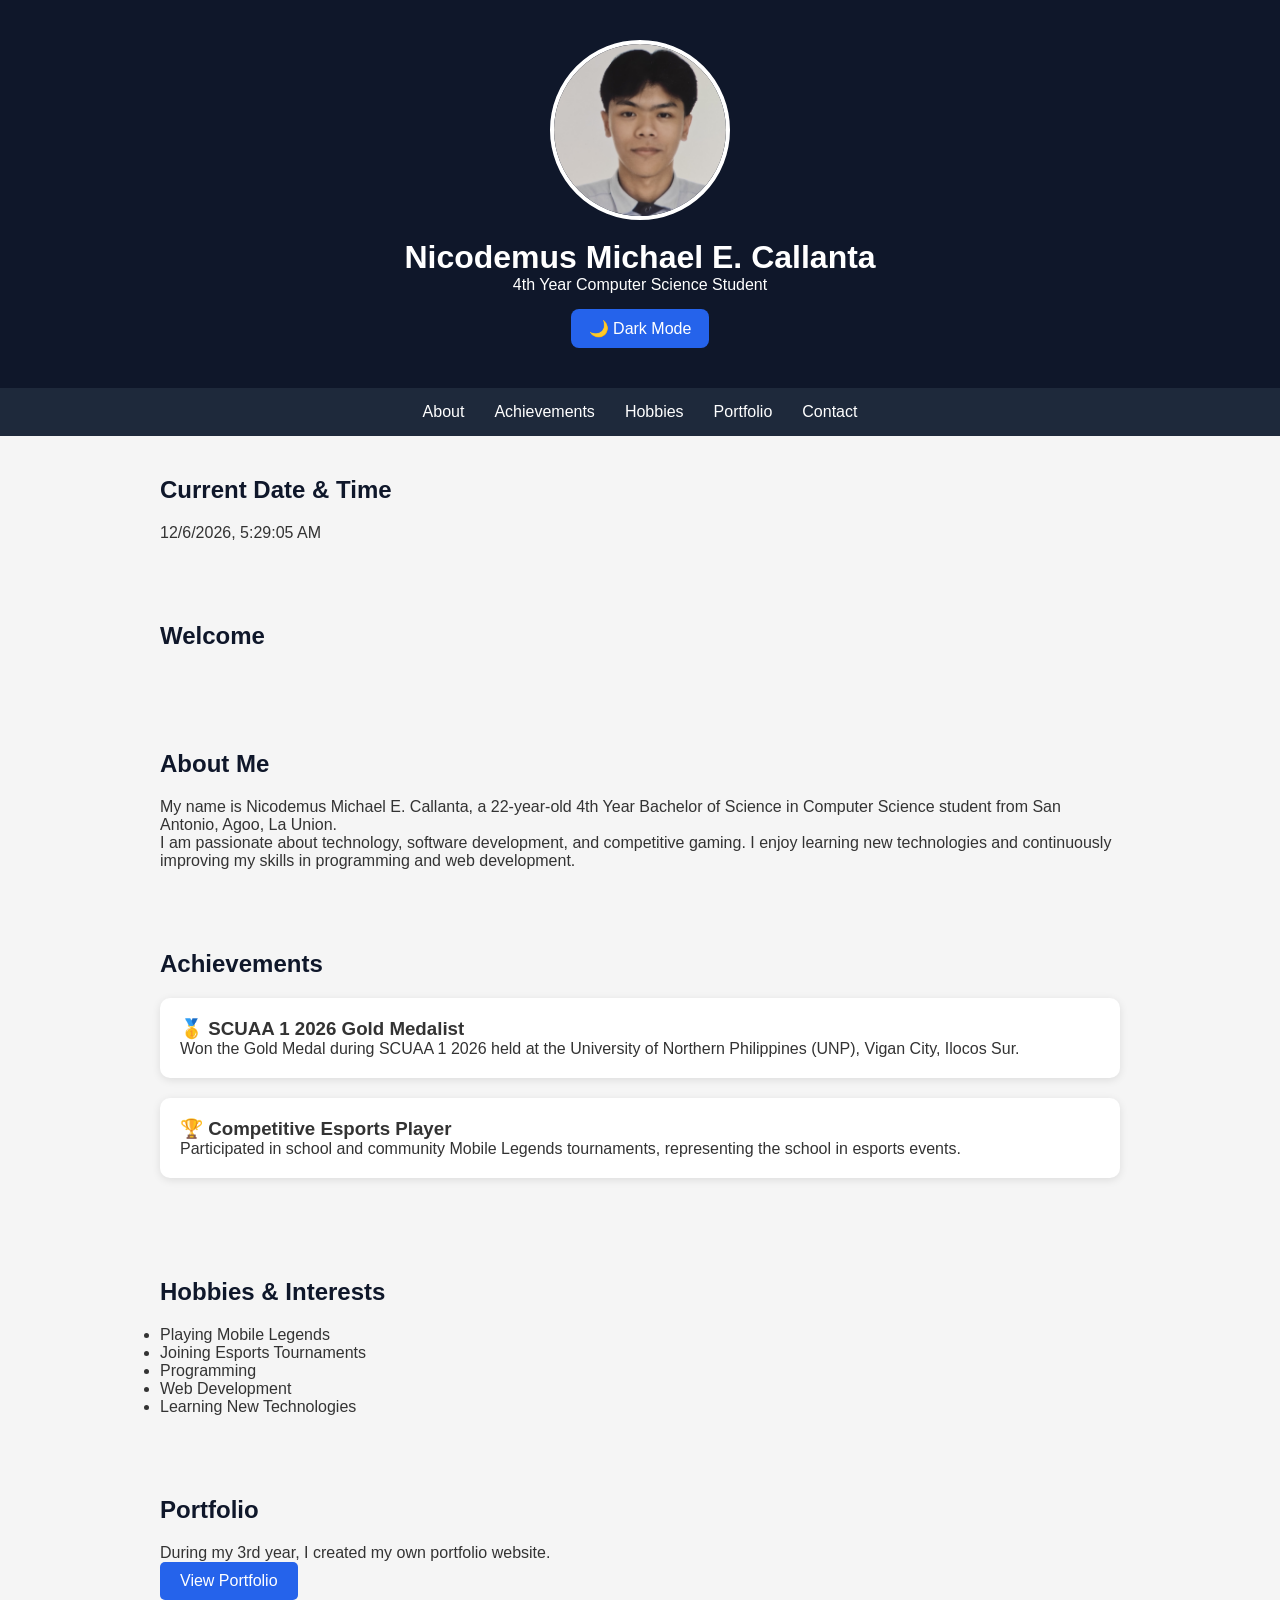
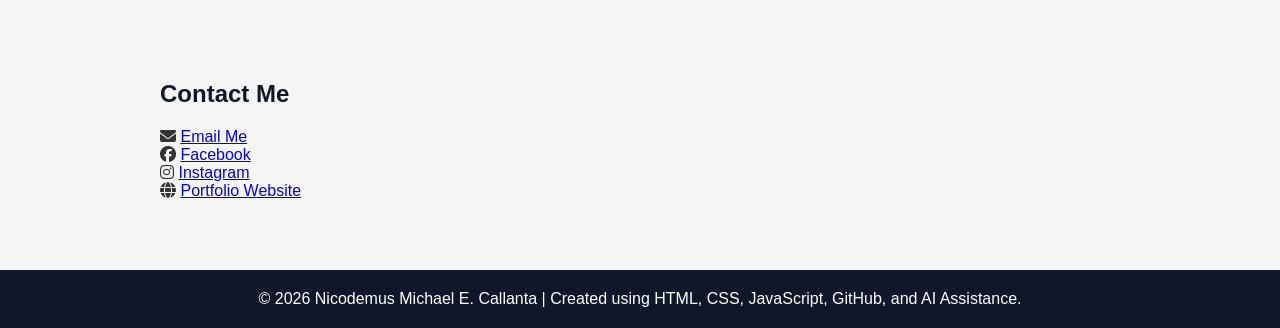
==== index.html @ 8eabb0b2 "Add greeting section to index.html" ====
<!DOCTYPE html>
<html lang="en">
<head>
    <meta charset="UTF-8">
    <meta name="viewport" content="width=device-width, initial-scale=1.0">
    <title>Nicodemus Michael E. Callanta</title>
    <link rel="stylesheet" href="style.css">
    <link rel="stylesheet"
href="https://cdnjs.cloudflare.com/ajax/libs/font-awesome/6.5.2/css/all.min.css">
</head>
<body>

<header>
    <div class="container">
        <img src="nicow.jpg" alt="Profile Picture" class="profile-img">
        <h1>Nicodemus Michael E. Callanta</h1>
        <p>4th Year Computer Science Student</p>

        <button id="theme-toggle">🌙 Dark Mode
</button>
    </div>
</header>

<nav>
    <ul>
        <li><a href="#about">About</a></li>
        <li><a href="#achievements">Achievements</a></li>
        <li><a href="#hobbies">Hobbies</a></li>
        <li><a href="#portfolio">Portfolio</a></li>
        <li><a href="#contact">Contact</a></li>
    </ul>
</nav>

    <section id="clock">
<h2>Current Date & Time</h2>
<p id="datetime"></p>
</section>

    <section id="greeting">
    <h2>Welcome</h2>
    <h3 id="greeting-text"></h3>
</section>

<section id="about">
    <h2>About Me</h2>
    <p>
        My name is Nicodemus Michael E. Callanta, a 22-year-old
        4th Year Bachelor of Science in Computer Science student
        from San Antonio, Agoo, La Union.
    </p>

    <p>
        I am passionate about technology, software development,
        and competitive gaming. I enjoy learning new technologies
        and continuously improving my skills in programming and
        web development.
    </p>
</section>

<section id="achievements">
    <h2>Achievements</h2>

    <div class="card">
        <h3>🥇 SCUAA 1 2026 Gold Medalist</h3>
        <p>
            Won the Gold Medal during SCUAA 1 2026 held at the
            University of Northern Philippines (UNP),
            Vigan City, Ilocos Sur.
        </p>
    </div>

    <div class="card">
        <h3>🏆 Competitive Esports Player</h3>
        <p>
            Participated in school and community Mobile Legends
            tournaments, representing the school in esports events.
        </p>
    </div>
</section>

<section id="hobbies">
    <h2>Hobbies & Interests</h2>

    <ul>
        <li>Playing Mobile Legends</li>
        <li>Joining Esports Tournaments</li>
        <li>Programming</li>
        <li>Web Development</li>
        <li>Learning New Technologies</li>
    </ul>
</section>

<section id="portfolio">
    <h2>Portfolio</h2>

    <p>
        During my 3rd year, I created my own portfolio website.
    </p>

    <a href="https://mlfolio.vercel.app" target="_blank" class="btn">
        View Portfolio
    </a>
</section>
<section id="contact">
    <h2>Contact Me</h2>

    <div class="contact-card">

        <p><i class="fas fa-envelope"></i>
        <a href="mailto:ncallanta302004@gmail.com">Email Me</a></p>

        <p><i class="fab fa-facebook"></i>
        <a href="https://www.facebook.com/share/1BS1uULd2G/" target="_blank">Facebook</a></p>

        <p><i class="fab fa-instagram"></i>
        <a href="https://www.instagram.com/nicozyyyy?igsh=MWU2OGFxMnJodHByYQ==" target="_blank">Instagram</a></p>

        <p><i class="fas fa-globe"></i>
        <a href="https://mlfolio.vercel.app" target="_blank">Portfolio Website</a></p>

    </div>
</section>

<footer>
    <p>
        © 2026 Nicodemus Michael E. Callanta |
        Created using HTML, CSS, JavaScript, GitHub, and AI Assistance.
    </p>
</footer>

<script src="script.js"></script>

</body>
</html>
---- style.css ----
* {
  margin: 0;
  padding: 0;
  box-sizing: border-box;
}

body {
  font-family: Arial, sans-serif;
  background: #f5f5f5;
  color: #333;
  transition: 0.3s;
}

header {
  background: #0f172a;
  color: white;
  text-align: center;
  padding: 40px 20px;
}

.profile-img {
  width: 180px;
  height: 180px;
  border-radius: 50%;
  object-fit: cover;
  border: 4px solid white;
  margin-bottom: 15px;
}

nav {
  background: #1e293b;
}

nav ul {
  display: flex;
  justify-content: center;
  list-style: none;
}

nav li {
  margin: 15px;
}

nav a {
  color: white;
  text-decoration: none;
}

section {
  max-width: 1000px;
  margin: auto;
  padding: 40px 20px;
}

h2 {
  margin-bottom: 20px;
  color: #0f172a;
}

.card {
  background: white;
  padding: 20px;
  margin-bottom: 20px;
  border-radius: 10px;
  box-shadow: 0 2px 8px rgba(0,0,0,0.1);
}

.btn {
  display: inline-block;
  padding: 10px 20px;
  background: #2563eb;
  color: white;
  text-decoration: none;
  border-radius: 5px;
}

footer {
  background: #0f172a;
  color: white;
  text-align: center;
  padding: 20px;
  margin-top: 30px;
}

@media (max-width:768px) {

  nav ul {
    flex-direction: column;
    align-items: center;
  }

  .profile-img {
    width: 140px;
    height: 140px;
  }

}

#theme-toggle {
  padding: 10px 18px;
  border: none;
  cursor: pointer;
  border-radius: 8px;
  background: #2563eb;
  color: white;
  font-size: 16px;
  margin-top: 15px;
}

.social-links {
  display: flex;
  justify-content: center;
  gap: 30px;
  margin-top: 25px;
}

.social-links a {
  font-size: 40px;
  color: #2563eb;
  transition: .3s;
}

.social-links a:hover {
  transform: scale(1.2);
}

/* ===== DARK MODE ===== */

body.dark {
  background: #121212;
  color: white;
}

body.dark header {
  background: #0f172a;
}

body.dark nav {
  background: #000;
}

body.dark nav a {
  color: white;
}

body.dark section {
  background: #1f1f1f;
}

body.dark h1,
body.dark h2,
body.dark h3,
body.dark p,
body.dark li,
body.dark a {
  color: white !important;
}

body.dark .card {
  background: #2d2d2d;
  color: white;
}

body.dark footer {
  background: #000;
  color: white;
}

body.dark .btn {
  background: #2563eb;
  color: white;
}

body.dark .social-links a {
  color: #60a5fa;
}

.dark .card {
    background: #2d2d2d;
    color: white;
}

.dark .card h3,
.dark .card p {
    color: white;
}
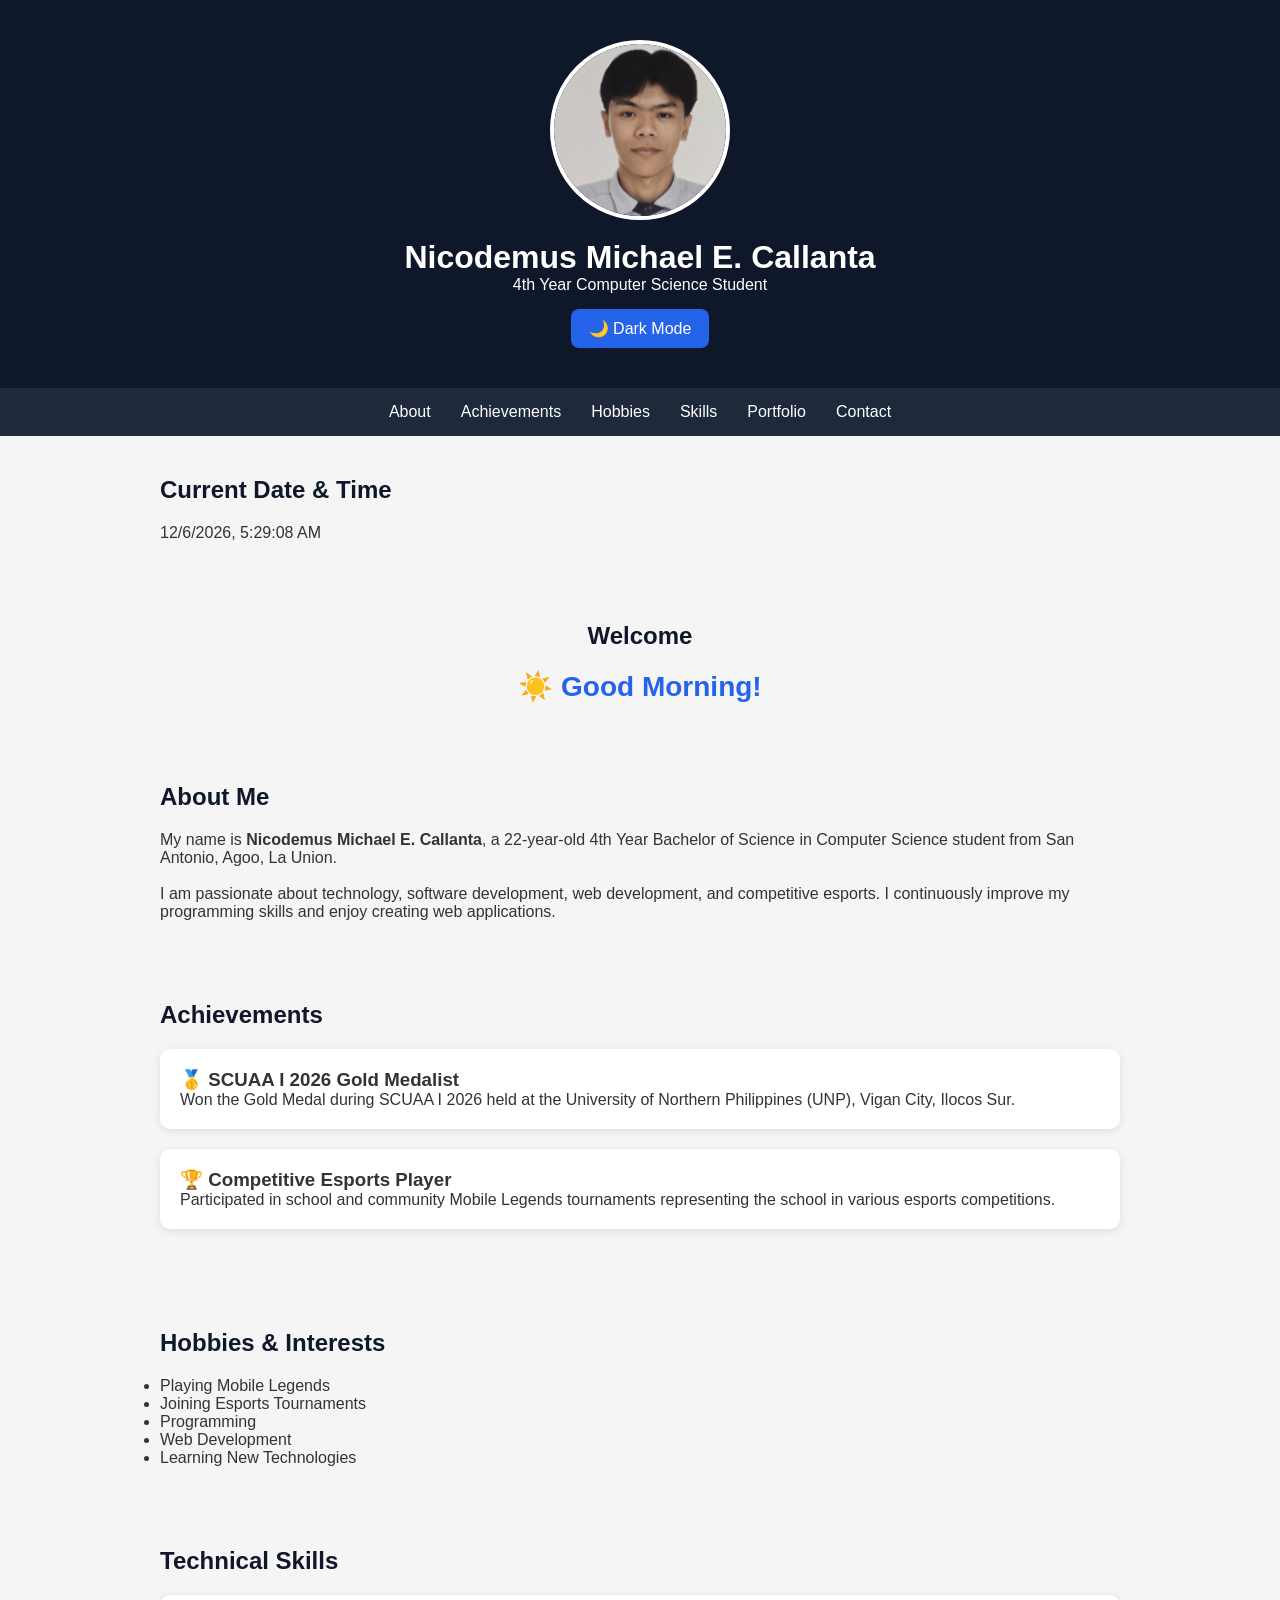
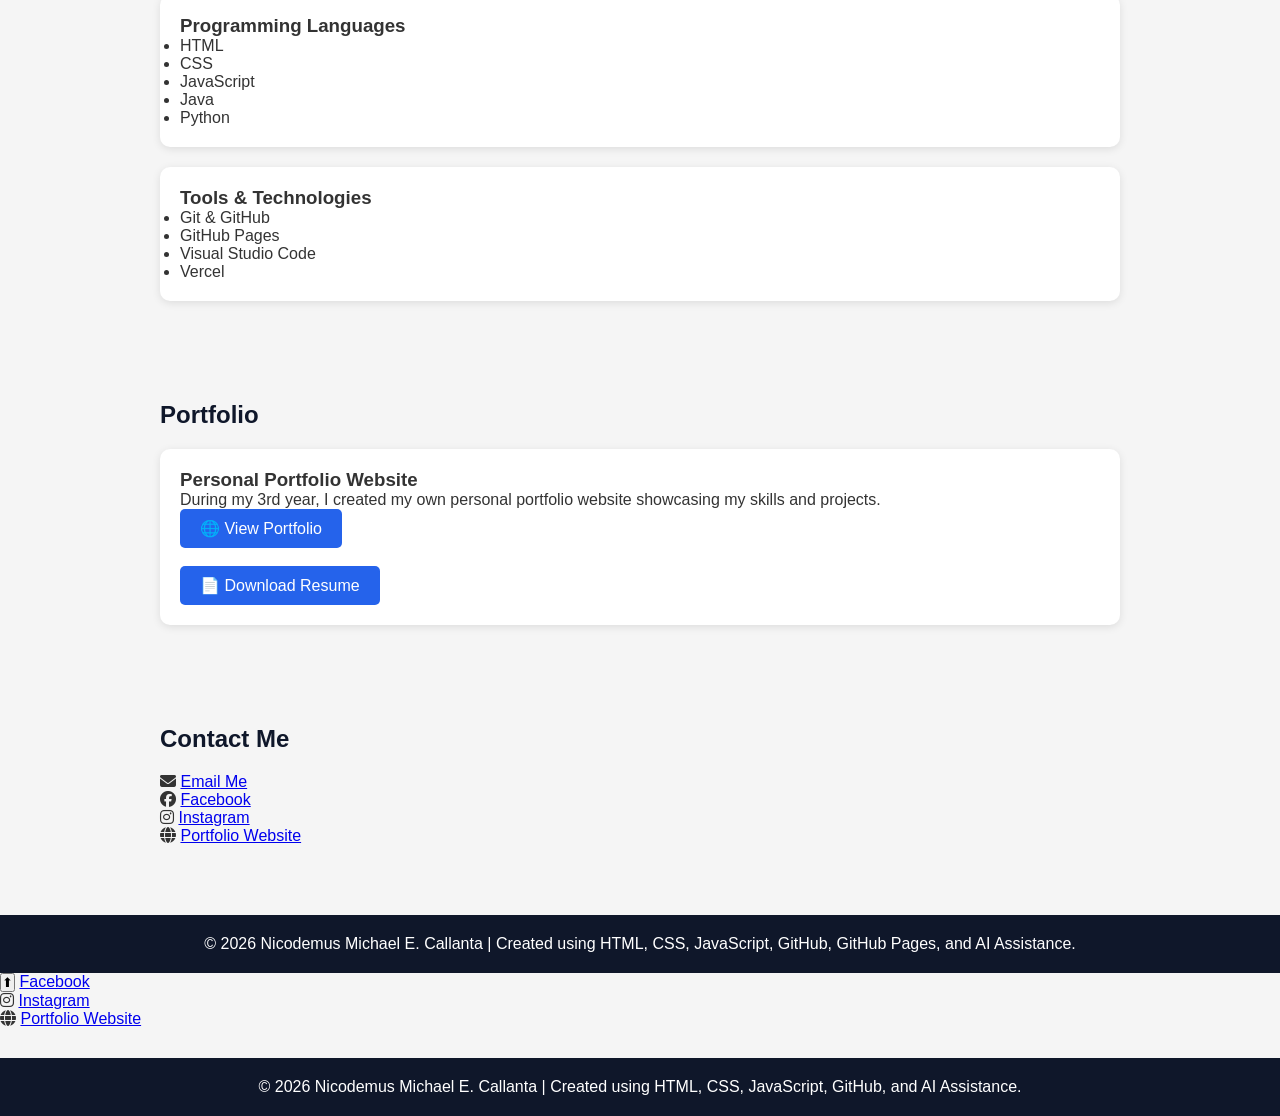
==== commit 49b9c8b4: "Refactor index.html for clarity and corrections Updated various sections for clarity and corrected m" ====
--- a/index.html
+++ b/index.html
@@ -4,20 +4,26 @@
     <meta charset="UTF-8">
     <meta name="viewport" content="width=device-width, initial-scale=1.0">
     <title>Nicodemus Michael E. Callanta</title>
+
     <link rel="stylesheet" href="style.css">
+
     <link rel="stylesheet"
-href="https://cdnjs.cloudflare.com/ajax/libs/font-awesome/6.5.2/css/all.min.css">
+    href="https://cdnjs.cloudflare.com/ajax/libs/font-awesome/6.5.2/css/all.min.css">
 </head>
+
 <body>
 
 <header>
     <div class="container">
+
         <img src="nicow.jpg" alt="Profile Picture" class="profile-img">
+
         <h1>Nicodemus Michael E. Callanta</h1>
+
         <p>4th Year Computer Science Student</p>
 
-        <button id="theme-toggle">🌙 Dark Mode
-</button>
+        <button id="theme-toggle">🌙 Dark Mode</button>
+
     </div>
 </header>
 
@@ -26,59 +32,72 @@
         <li><a href="#about">About</a></li>
         <li><a href="#achievements">Achievements</a></li>
         <li><a href="#hobbies">Hobbies</a></li>
+        <li><a href="#skills">Skills</a></li>
         <li><a href="#portfolio">Portfolio</a></li>
         <li><a href="#contact">Contact</a></li>
     </ul>
 </nav>
 
-    <section id="clock">
-<h2>Current Date & Time</h2>
-<p id="datetime"></p>
-</section>
-
-    <section id="greeting">
+<section id="clock">
+    <h2>Current Date & Time</h2>
+    <p id="datetime"></p>
+</section>
+
+<section id="greeting">
     <h2>Welcome</h2>
     <h3 id="greeting-text"></h3>
 </section>
 
 <section id="about">
+
     <h2>About Me</h2>
-    <p>
-        My name is Nicodemus Michael E. Callanta, a 22-year-old
-        4th Year Bachelor of Science in Computer Science student
+
+    <p>
+        My name is <strong>Nicodemus Michael E. Callanta</strong>, a
+        22-year-old 4th Year Bachelor of Science in Computer Science student
         from San Antonio, Agoo, La Union.
     </p>
 
+    <br>
+
     <p>
         I am passionate about technology, software development,
-        and competitive gaming. I enjoy learning new technologies
-        and continuously improving my skills in programming and
-        web development.
-    </p>
+        web development, and competitive esports. I continuously
+        improve my programming skills and enjoy creating web applications.
+    </p>
+
 </section>
 
 <section id="achievements">
+
     <h2>Achievements</h2>
 
     <div class="card">
-        <h3>🥇 SCUAA 1 2026 Gold Medalist</h3>
-        <p>
-            Won the Gold Medal during SCUAA 1 2026 held at the
+        <h3>🥇 SCUAA I 2026 Gold Medalist</h3>
+
+        <p>
+            Won the Gold Medal during SCUAA I 2026 held at the
             University of Northern Philippines (UNP),
             Vigan City, Ilocos Sur.
         </p>
-    </div>
-
-    <div class="card">
+
+    </div>
+
+    <div class="card">
+
         <h3>🏆 Competitive Esports Player</h3>
+
         <p>
             Participated in school and community Mobile Legends
-            tournaments, representing the school in esports events.
-        </p>
-    </div>
+            tournaments representing the school in various esports competitions.
+        </p>
+
+    </div>
+
 </section>
 
 <section id="hobbies">
+
     <h2>Hobbies & Interests</h2>
 
     <ul>
@@ -88,29 +107,131 @@
         <li>Web Development</li>
         <li>Learning New Technologies</li>
     </ul>
+
+</section>
+
+<section id="skills">
+
+    <h2>Technical Skills</h2>
+
+    <div class="card">
+
+        <h3>Programming Languages</h3>
+
+        <ul>
+            <li>HTML</li>
+            <li>CSS</li>
+            <li>JavaScript</li>
+            <li>Java</li>
+            <li>Python</li>
+        </ul>
+
+    </div>
+
+    <div class="card">
+
+        <h3>Tools & Technologies</h3>
+
+        <ul>
+            <li>Git & GitHub</li>
+            <li>GitHub Pages</li>
+            <li>Visual Studio Code</li>
+            <li>Vercel</li>
+        </ul>
+
+    </div>
+
 </section>
 
 <section id="portfolio">
+
     <h2>Portfolio</h2>
 
-    <p>
-        During my 3rd year, I created my own portfolio website.
-    </p>
-
-    <a href="https://mlfolio.vercel.app" target="_blank" class="btn">
-        View Portfolio
-    </a>
-</section>
+    <div class="card">
+
+        <h3>Personal Portfolio Website</h3>
+
+        <p>
+            During my 3rd year, I created my own personal portfolio
+            website showcasing my skills and projects.
+        </p>
+
+        <a href="https://mlfolio.vercel.app"
+           target="_blank"
+           class="btn">
+            🌐 View Portfolio
+        </a>
+
+        <br><br>
+
+        <a href="resume.pdf"
+           download
+           class="btn">
+            📄 Download Resume
+        </a>
+
+    </div>
+
+</section>
+
 <section id="contact">
+
     <h2>Contact Me</h2>
 
     <div class="contact-card">
 
-        <p><i class="fas fa-envelope"></i>
-        <a href="mailto:ncallanta302004@gmail.com">Email Me</a></p>
-
-        <p><i class="fab fa-facebook"></i>
-        <a href="https://www.facebook.com/share/1BS1uULd2G/" target="_blank">Facebook</a></p>
+        <p>
+            <i class="fas fa-envelope"></i>
+            <a href="mailto:ncallanta302004@gmail.com">
+                Email Me
+            </a>
+        </p>
+
+        <p>
+            <i class="fab fa-facebook"></i>
+            <a href="https://www.facebook.com/share/1BS1uULd2G/"
+               target="_blank">
+                Facebook
+            </a>
+        </p>
+
+        <p>
+            <i class="fab fa-instagram"></i>
+            <a href="https://www.instagram.com/nicozyyyy?igsh=MWU2OGFxMnJodHByYQ=="
+               target="_blank">
+                Instagram
+            </a>
+        </p>
+
+        <p>
+            <i class="fas fa-globe"></i>
+            <a href="https://mlfolio.vercel.app"
+               target="_blank">
+                Portfolio Website
+            </a>
+        </p>
+
+    </div>
+
+</section>
+
+<footer>
+
+    <p>
+        © 2026 Nicodemus Michael E. Callanta |
+        Created using HTML, CSS, JavaScript, GitHub, GitHub Pages, and AI Assistance.
+    </p>
+
+</footer>
+
+<button id="scrollTopBtn" title="Go to top">
+⬆
+</button>
+
+<script src="script.js"></script>
+
+</body>
+</html>        <a href="https://www.facebook.com/share/1BS1uULd2G/" target="_blank">Facebook</a></p>
 
         <p><i class="fab fa-instagram"></i>
         <a href="https://www.instagram.com/nicozyyyy?igsh=MWU2OGFxMnJodHByYQ==" target="_blank">Instagram</a></p>
--- a/style.css
+++ b/style.css
@@ -184,3 +184,17 @@
 .dark .card p {
     color: white;
 }
+
+#greeting{
+    text-align:center;
+}
+
+#greeting h3{
+    font-size:28px;
+    color:#2563eb;
+    margin-top:10px;
+}
+
+.dark #greeting h3{
+    color:#60a5fa;
+}
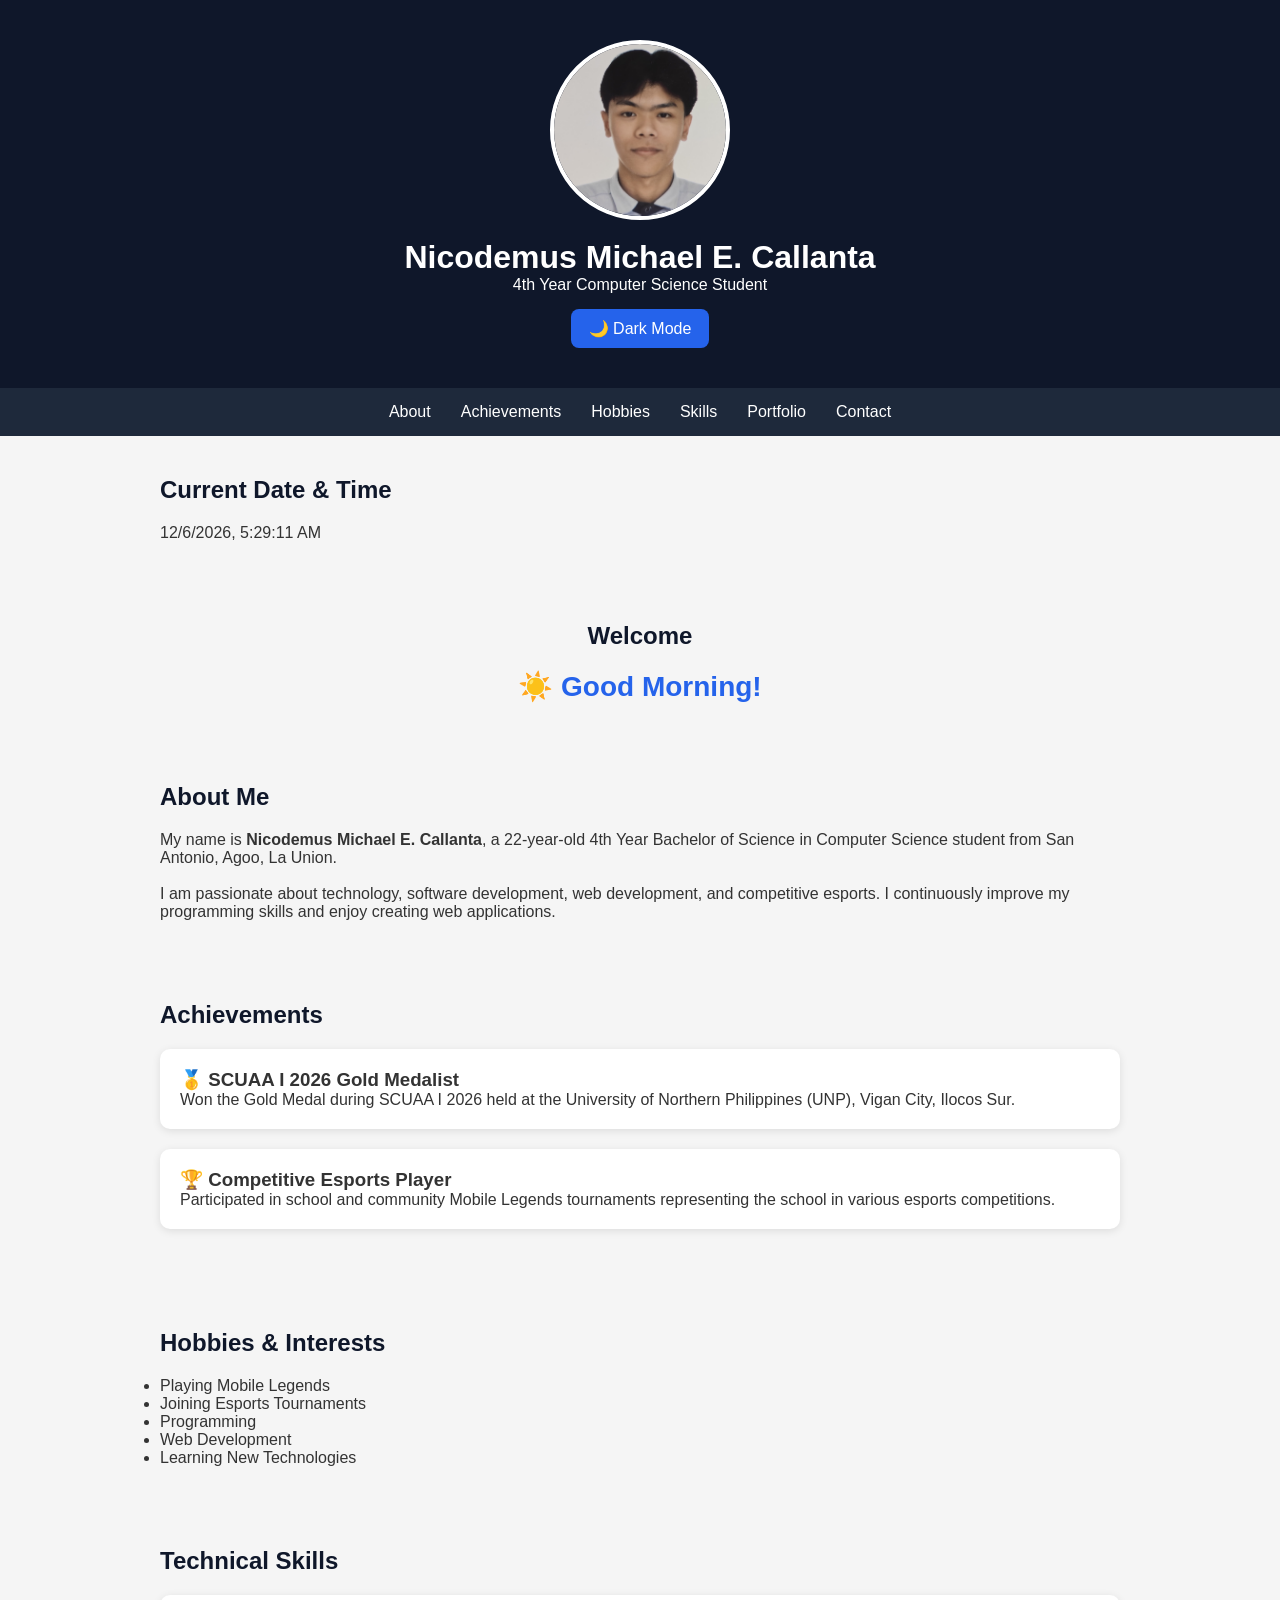
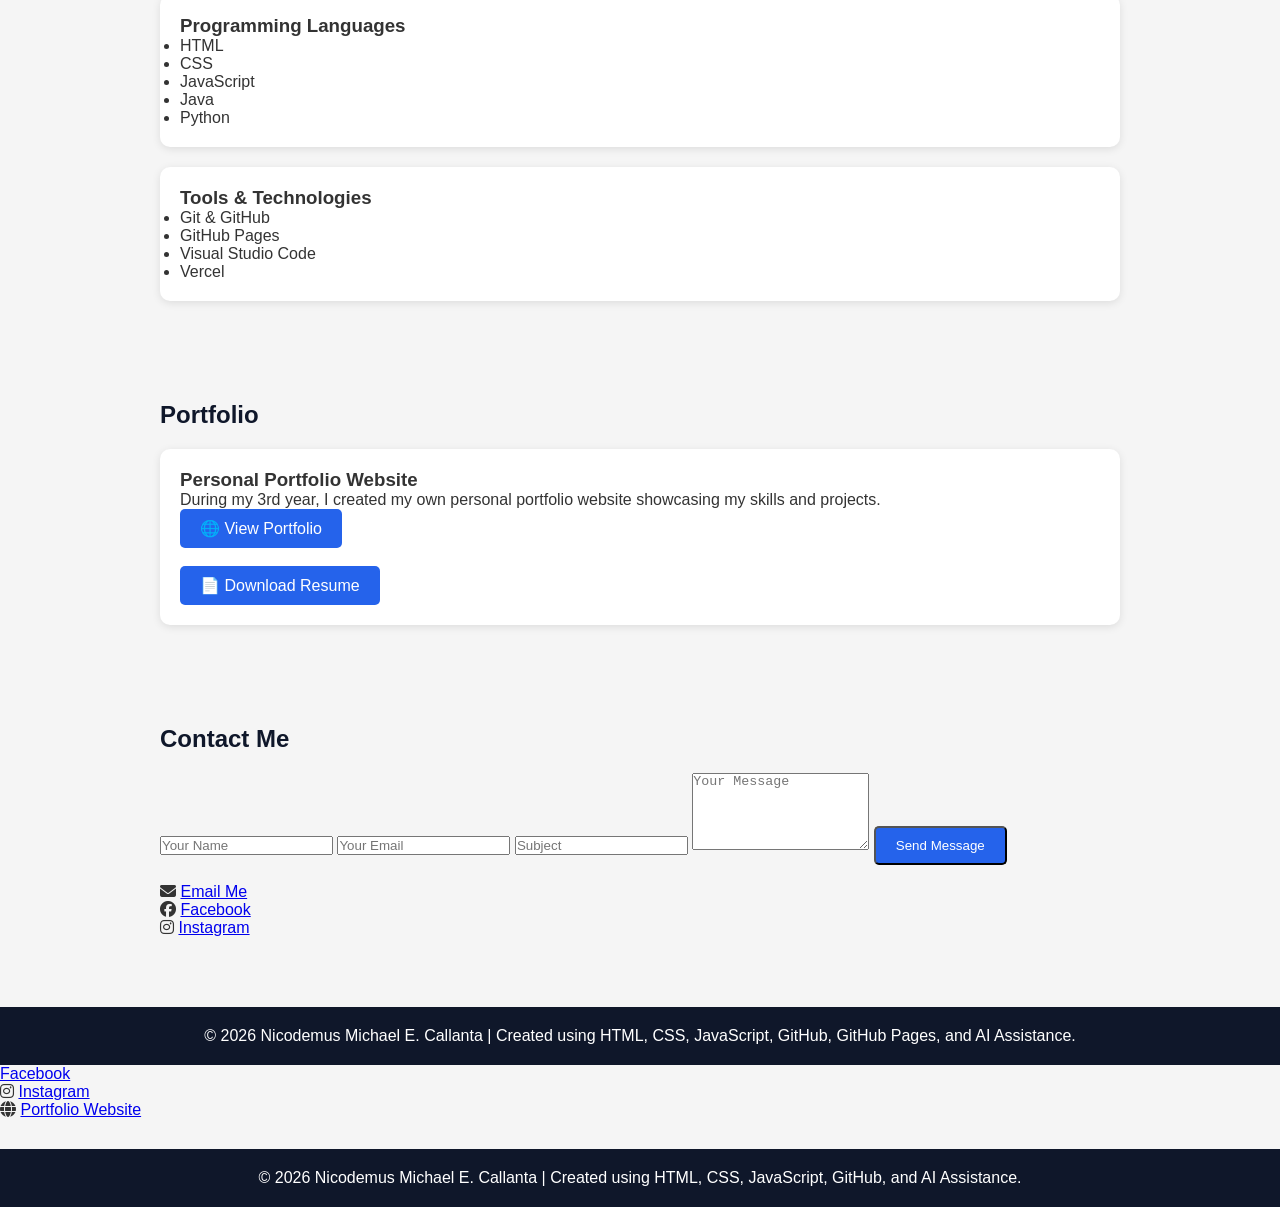
==== commit 6a7e51a8: "Add contact form to index.html Added a contact form with fields for name, email, subject, and messag" ====
--- a/index.html
+++ b/index.html
@@ -178,6 +178,42 @@
 
     <h2>Contact Me</h2>
 
+    <form id="contactForm">
+
+        <input
+            type="text"
+            id="name"
+            placeholder="Your Name"
+            required>
+
+        <input
+            type="email"
+            id="email"
+            placeholder="Your Email"
+            required>
+
+        <input
+            type="text"
+            id="subject"
+            placeholder="Subject"
+            required>
+
+        <textarea
+            id="message"
+            rows="5"
+            placeholder="Your Message"
+            required></textarea>
+
+        <button type="submit" class="btn">
+            Send Message
+        </button>
+
+    </form>
+
+    <p id="form-message"></p>
+
+    <br>
+
     <div class="contact-card">
 
         <p>
@@ -189,32 +225,21 @@
 
         <p>
             <i class="fab fa-facebook"></i>
-            <a href="https://www.facebook.com/share/1BS1uULd2G/"
-               target="_blank">
+            <a href="https://www.facebook.com/share/1BS1uULd2G/" target="_blank">
                 Facebook
             </a>
         </p>
 
         <p>
             <i class="fab fa-instagram"></i>
-            <a href="https://www.instagram.com/nicozyyyy?igsh=MWU2OGFxMnJodHByYQ=="
-               target="_blank">
+            <a href="https://www.instagram.com/nicozyyyy" target="_blank">
                 Instagram
             </a>
         </p>
 
-        <p>
-            <i class="fas fa-globe"></i>
-            <a href="https://mlfolio.vercel.app"
-               target="_blank">
-                Portfolio Website
-            </a>
-        </p>
-
-    </div>
-
-</section>
-
+    </div>
+
+</section>
 <footer>
 
     <p>
--- a/style.css
+++ b/style.css
@@ -1,3 +1,7 @@
+html{
+    scroll-behavior:smooth;
+}
+
 * {
   margin: 0;
   padding: 0;
@@ -198,3 +202,27 @@
 .dark #greeting h3{
     color:#60a5fa;
 }
+
+/* Scroll to Top Button */
+#scrollTopBtn {
+    display: none;
+    position: fixed;
+    bottom: 25px;
+    right: 25px;
+    z-index: 99;
+    border: none;
+    outline: none;
+    background: #2563eb;
+    color: white;
+    cursor: pointer;
+    padding: 15px;
+    border-radius: 50%;
+    font-size: 20px;
+    box-shadow: 0 4px 10px rgba(0,0,0,.3);
+    transition: .3s;
+}
+
+#scrollTopBtn:hover{
+    transform: scale(1.1);
+    background:#1d4ed8;
+}
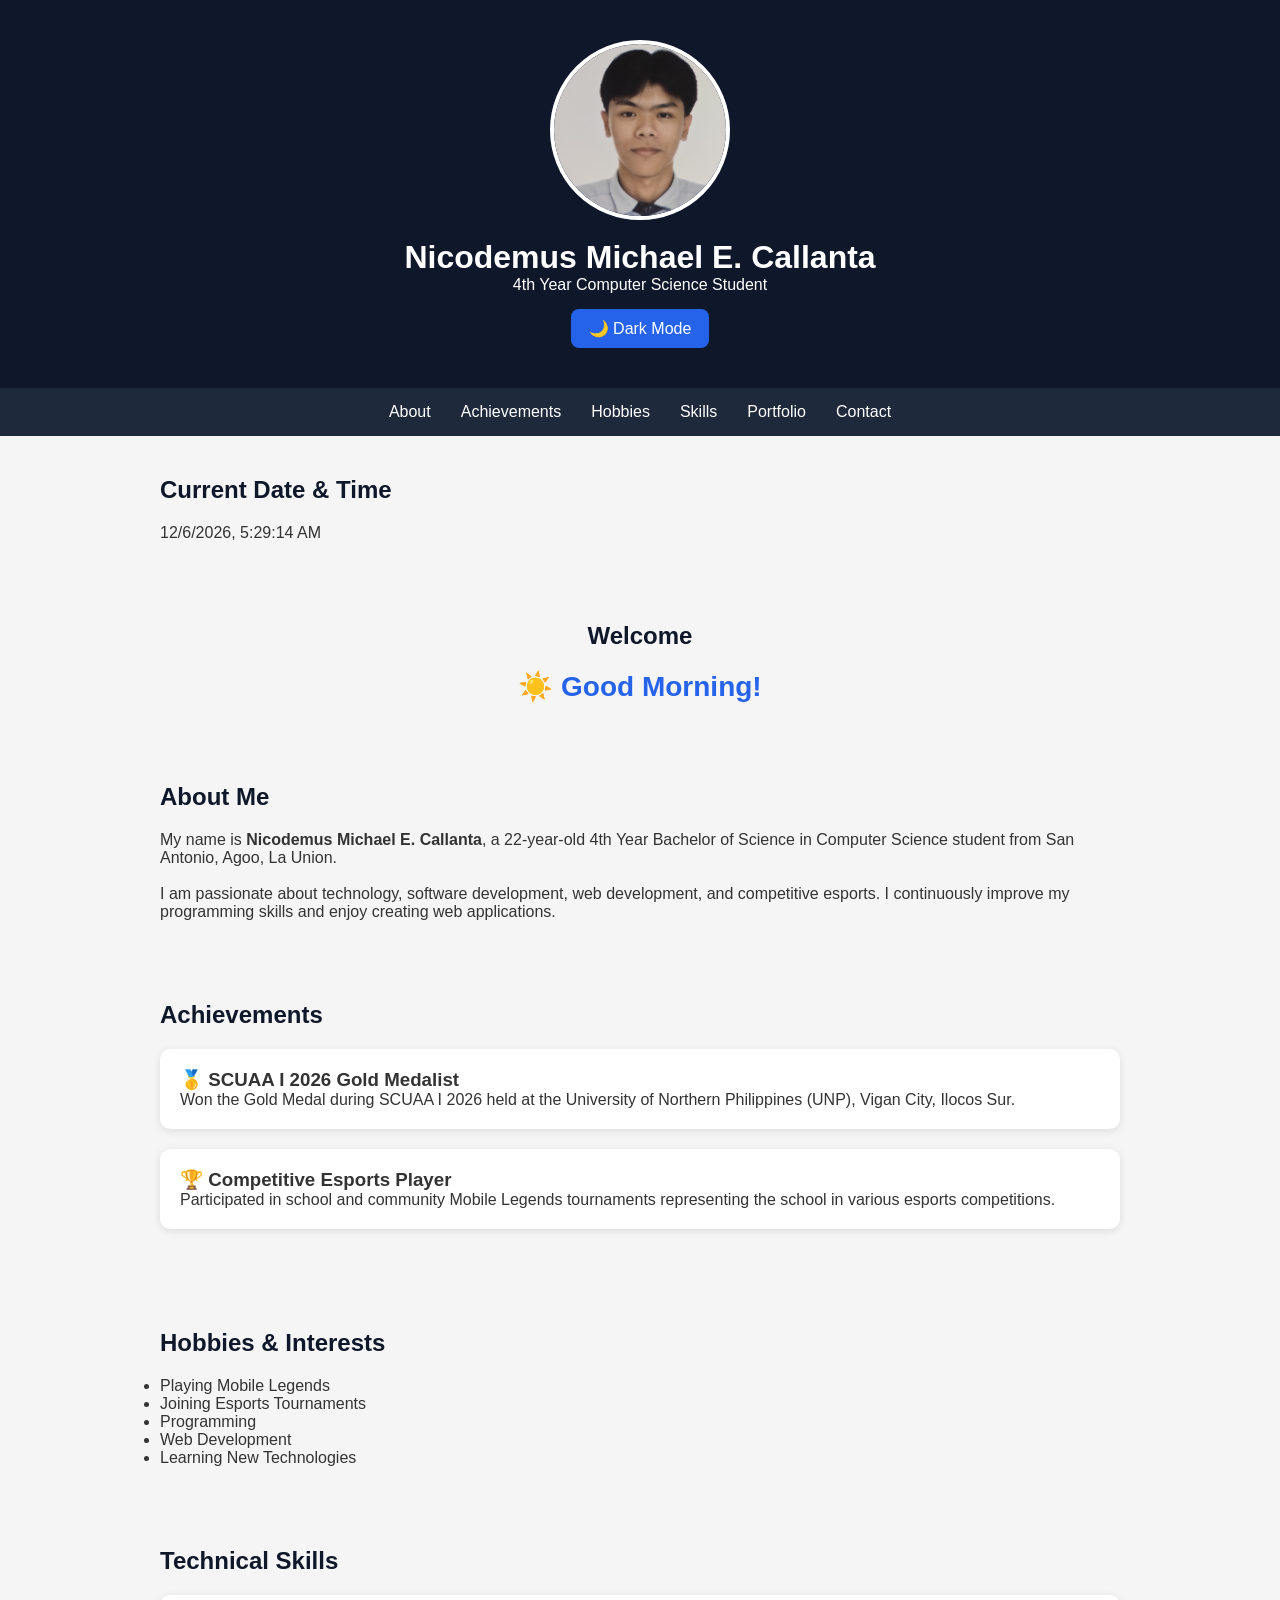
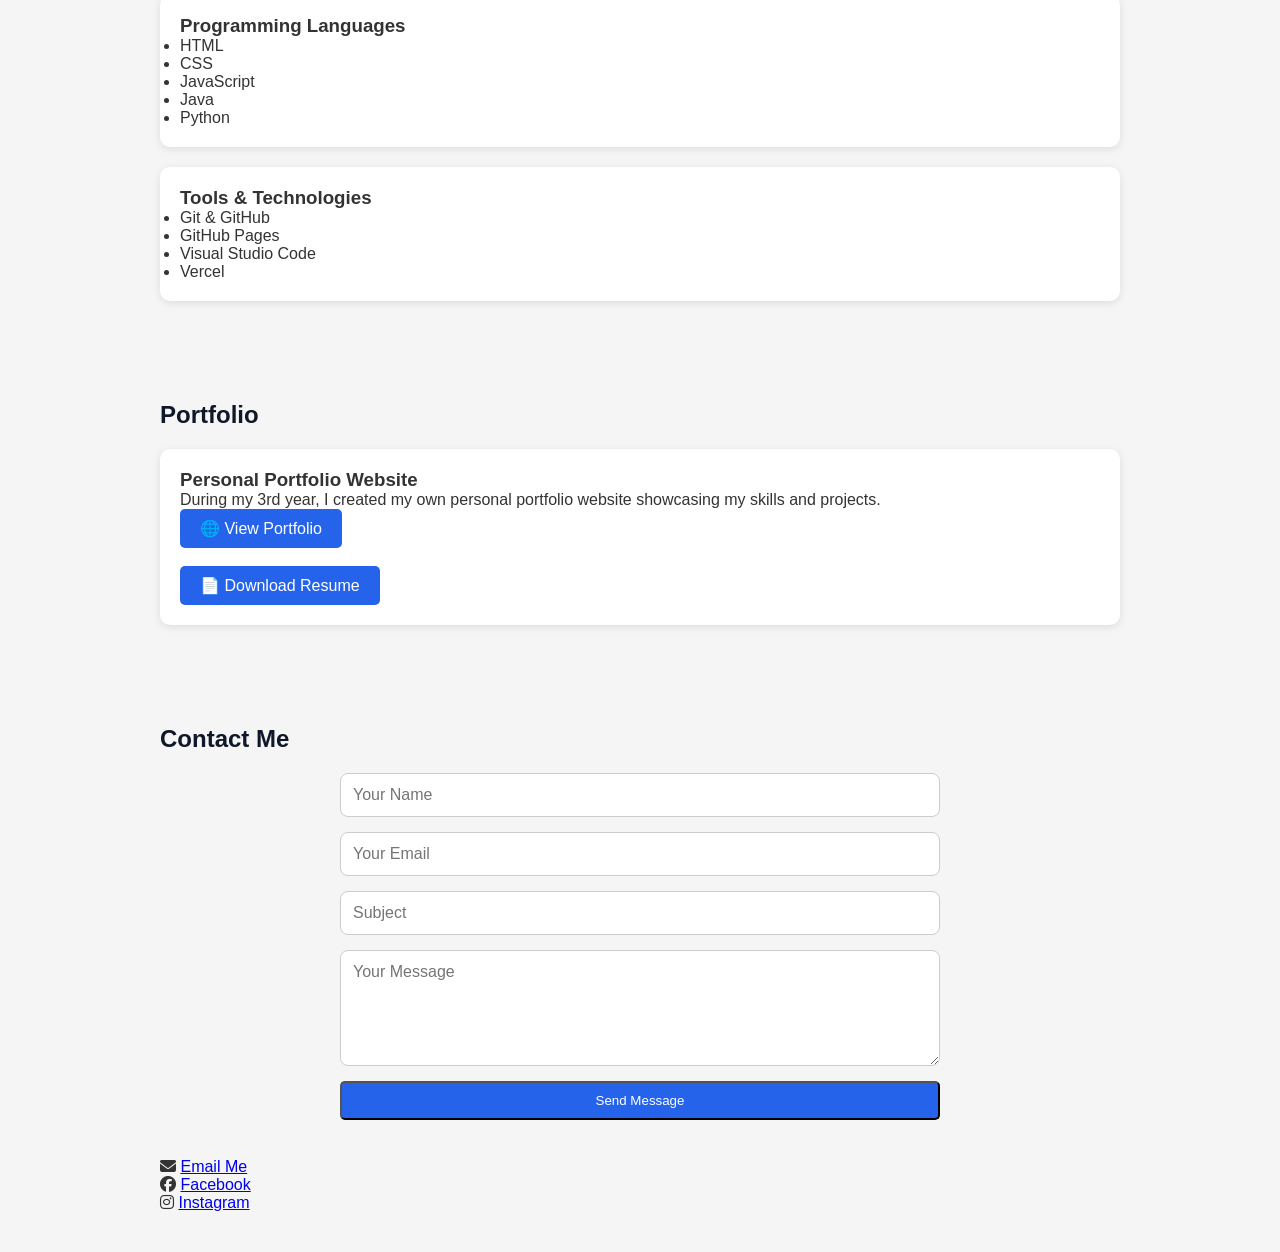
==== commit b70d8163: "Remove resume download link and footer section Removed download link for resume and footer content." ====
--- a/index.html
+++ b/index.html
@@ -164,11 +164,9 @@
 
         <br><br>
 
-        <a href="resume.pdf"
-           download
-           class="btn">
-            📄 Download Resume
-        </a>
+        <a href="resume.pdf" download class="btn">
+    📄 Download Resume
+</a>
 
     </div>
 
@@ -240,39 +238,7 @@
     </div>
 
 </section>
-<footer>
-
-    <p>
-        © 2026 Nicodemus Michael E. Callanta |
-        Created using HTML, CSS, JavaScript, GitHub, GitHub Pages, and AI Assistance.
-    </p>
-
-</footer>
-
-<button id="scrollTopBtn" title="Go to top">
-⬆
-</button>
-
-<script src="script.js"></script>
-
-</body>
-</html>        <a href="https://www.facebook.com/share/1BS1uULd2G/" target="_blank">Facebook</a></p>
-
-        <p><i class="fab fa-instagram"></i>
-        <a href="https://www.instagram.com/nicozyyyy?igsh=MWU2OGFxMnJodHByYQ==" target="_blank">Instagram</a></p>
-
-        <p><i class="fas fa-globe"></i>
-        <a href="https://mlfolio.vercel.app" target="_blank">Portfolio Website</a></p>
-
-    </div>
-</section>
-
-<footer>
-    <p>
-        © 2026 Nicodemus Michael E. Callanta |
-        Created using HTML, CSS, JavaScript, GitHub, and AI Assistance.
-    </p>
-</footer>
+
 
 <script src="script.js"></script>
 
--- a/style.css
+++ b/style.css
@@ -226,3 +226,49 @@
     transform: scale(1.1);
     background:#1d4ed8;
 }
+
+/* ===== Contact Form ===== */
+
+#contact form{
+    max-width:600px;
+    margin:20px auto;
+    display:flex;
+    flex-direction:column;
+    gap:15px;
+}
+
+#contact input,
+#contact textarea{
+    padding:12px;
+    border:1px solid #ccc;
+    border-radius:8px;
+    font-size:16px;
+    font-family:Arial,sans-serif;
+}
+
+#contact textarea{
+    resize:vertical;
+}
+
+#contact button{
+    cursor:pointer;
+}
+
+#form-message{
+    text-align:center;
+    margin-top:15px;
+    font-weight:bold;
+    color:green;
+}
+
+.dark #contact input,
+.dark #contact textarea{
+    background:#2d2d2d;
+    color:white;
+    border:1px solid #555;
+}
+
+.dark #contact input::placeholder,
+.dark #contact textarea::placeholder{
+    color:#bbb;
+}
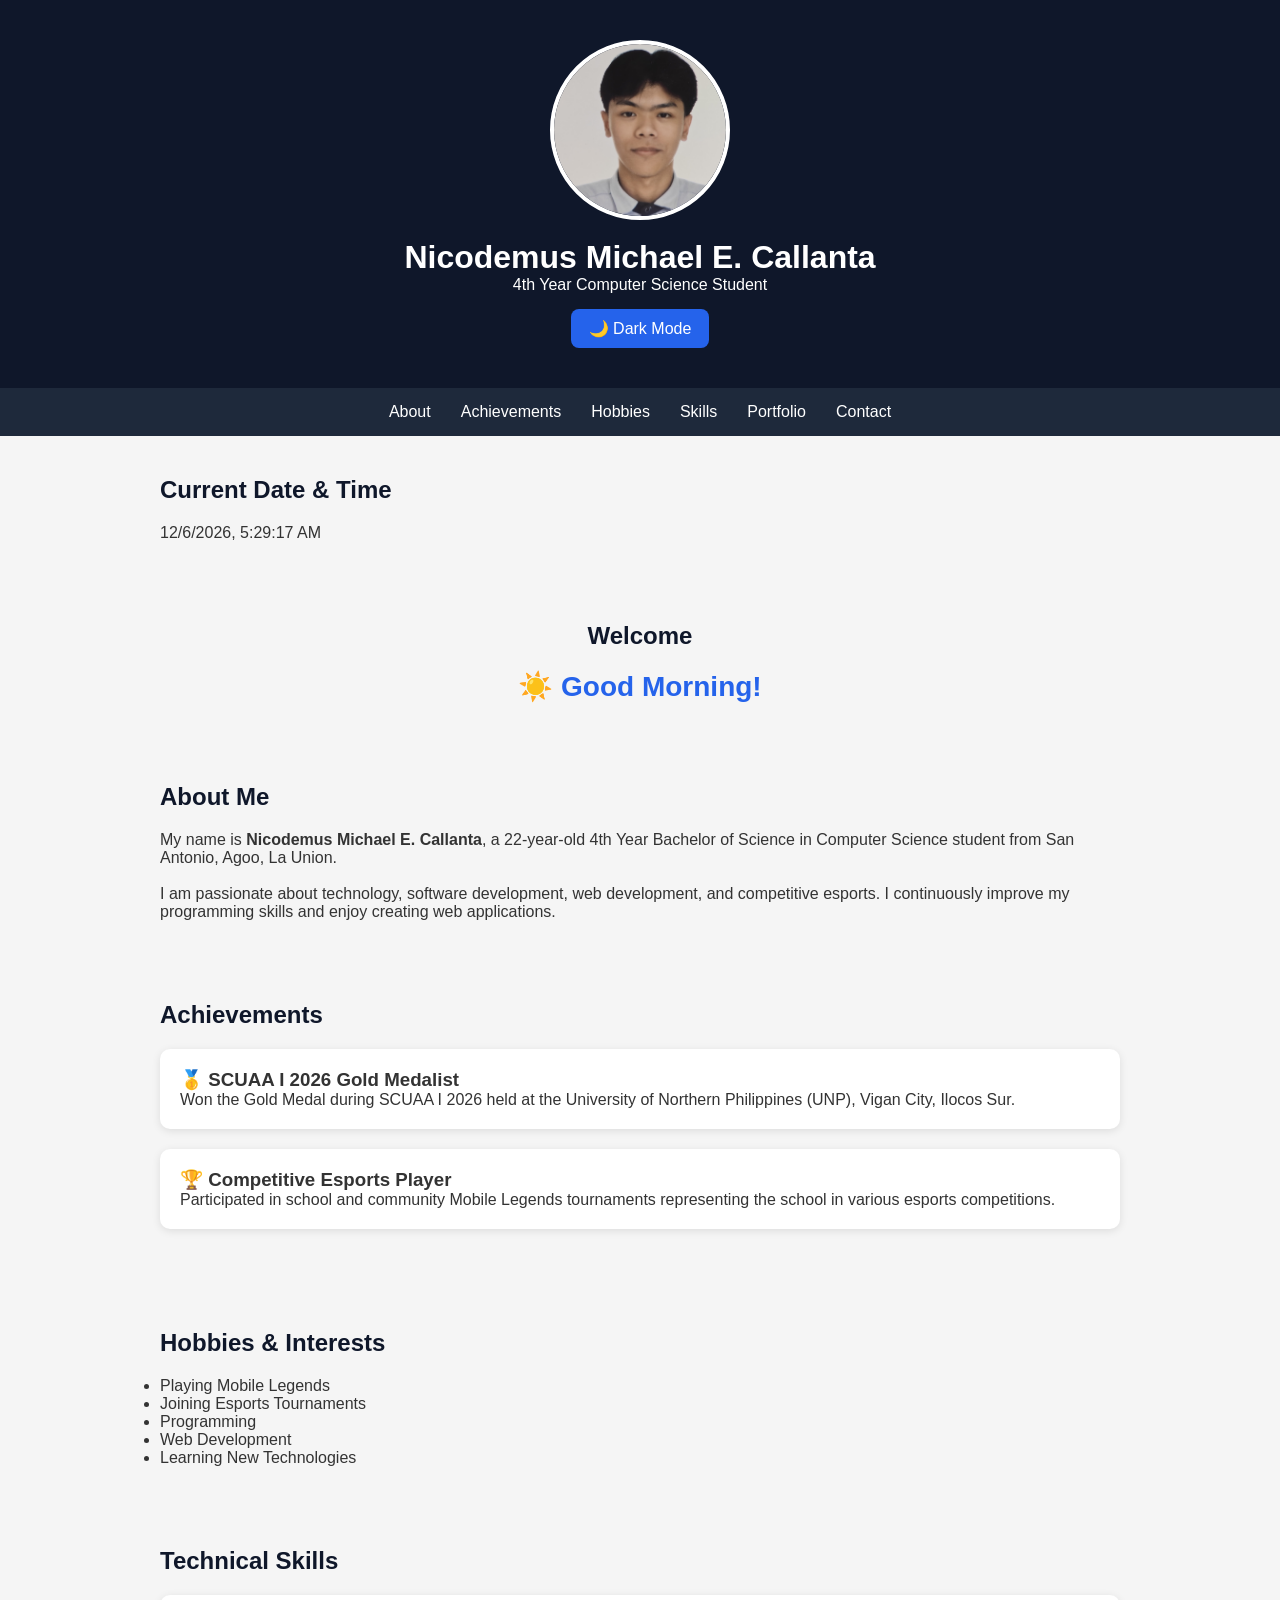
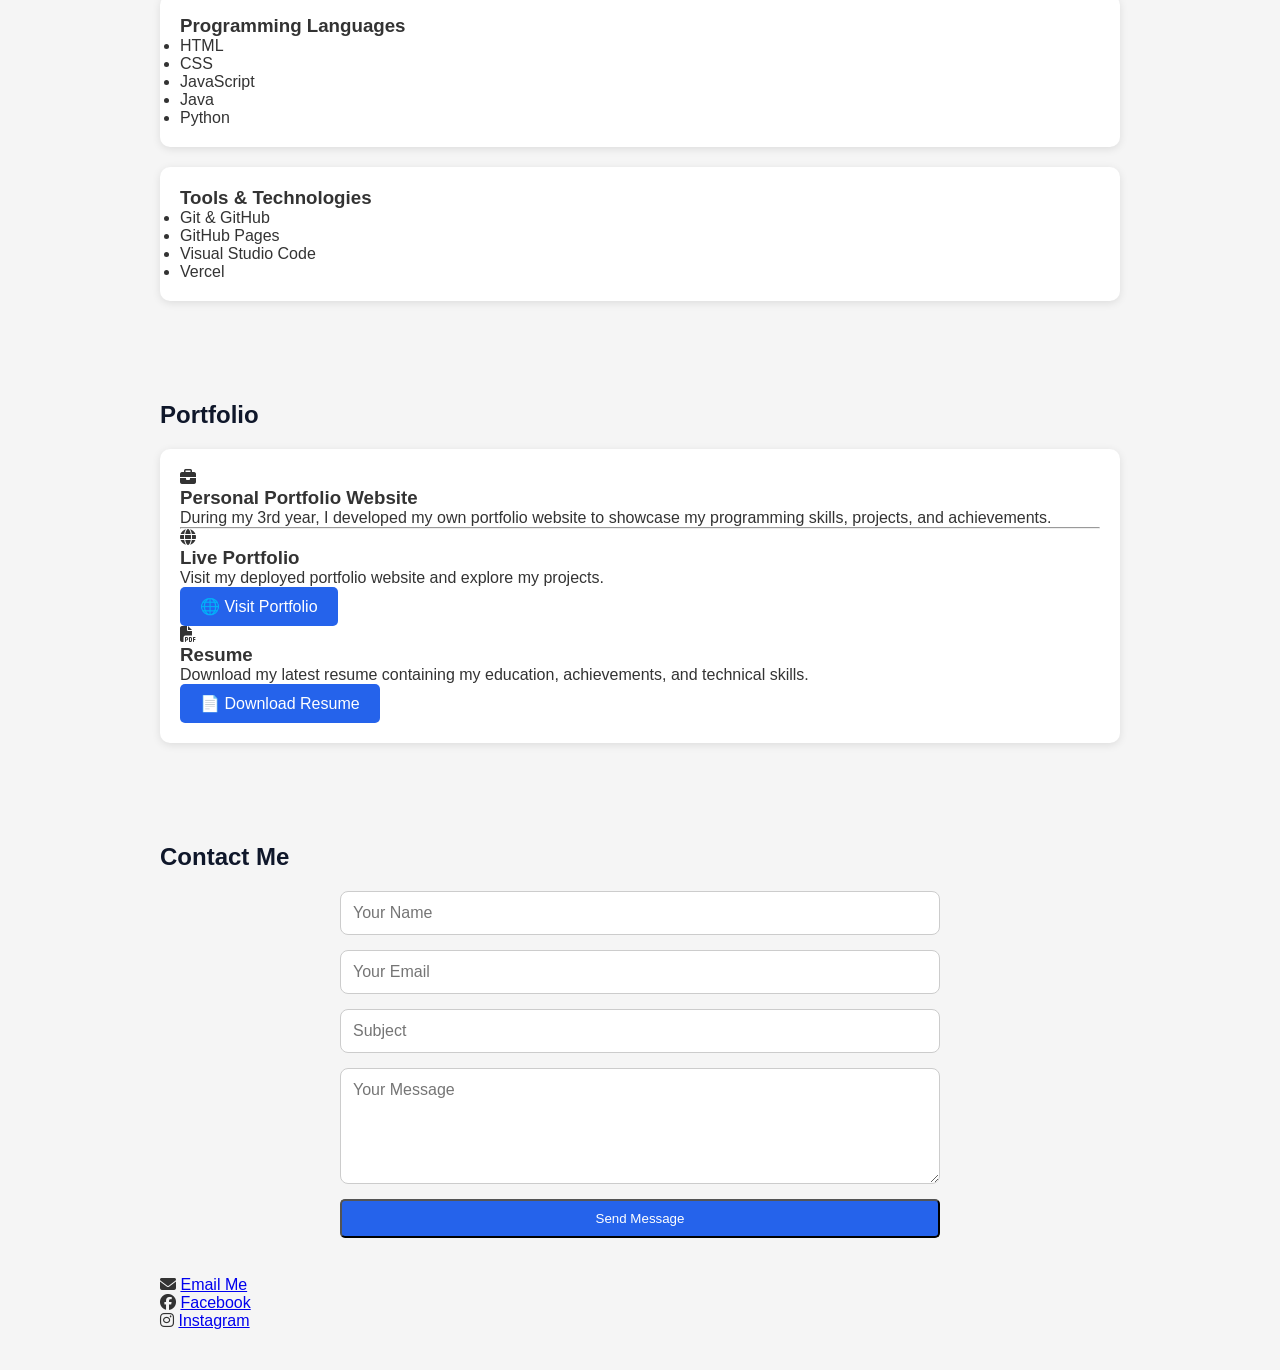
==== commit d8171d9a: "Revise portfolio section in index.html Updated portfolio section with improved content and structure" ====
--- a/index.html
+++ b/index.html
@@ -149,29 +149,71 @@
 
     <div class="card">
 
-        <h3>Personal Portfolio Website</h3>
-
-        <p>
-            During my 3rd year, I created my own personal portfolio
-            website showcasing my skills and projects.
-        </p>
-
-        <a href="https://mlfolio.vercel.app"
-           target="_blank"
-           class="btn">
-            🌐 View Portfolio
-        </a>
-
-        <br><br>
-
-        <a href="resume.pdf" download class="btn">
-    📄 Download Resume
-</a>
-
-    </div>
-
-</section>
-
+        <div class="portfolio-header">
+
+            <div class="portfolio-icon">
+                <i class="fas fa-briefcase"></i>
+            </div>
+
+            <div>
+
+                <h3>Personal Portfolio Website</h3>
+
+                <p>
+                    During my 3rd year, I developed my own portfolio website to
+                    showcase my programming skills, projects, and achievements.
+                </p>
+
+            </div>
+
+        </div>
+
+        <hr>
+
+        <div class="portfolio-actions">
+
+            <div class="portfolio-box">
+
+                <i class="fas fa-globe"></i>
+
+                <h3>Live Portfolio</h3>
+
+                <p>
+                    Visit my deployed portfolio website and explore my projects.
+                </p>
+
+                <a href="https://mlfolio.vercel.app"
+                   target="_blank"
+                   class="btn">
+                    🌐 Visit Portfolio
+                </a>
+
+            </div>
+
+            <div class="portfolio-box">
+
+                <i class="fas fa-file-pdf"></i>
+
+                <h3>Resume</h3>
+
+                <p>
+                    Download my latest resume containing my education,
+                    achievements, and technical skills.
+                </p>
+
+                <a href="resume.pdf"
+                   download
+                   class="btn secondary-btn">
+                    📄 Download Resume
+                </a>
+
+            </div>
+
+        </div>
+
+    </div>
+
+</section>
 <section id="contact">
 
     <h2>Contact Me</h2>
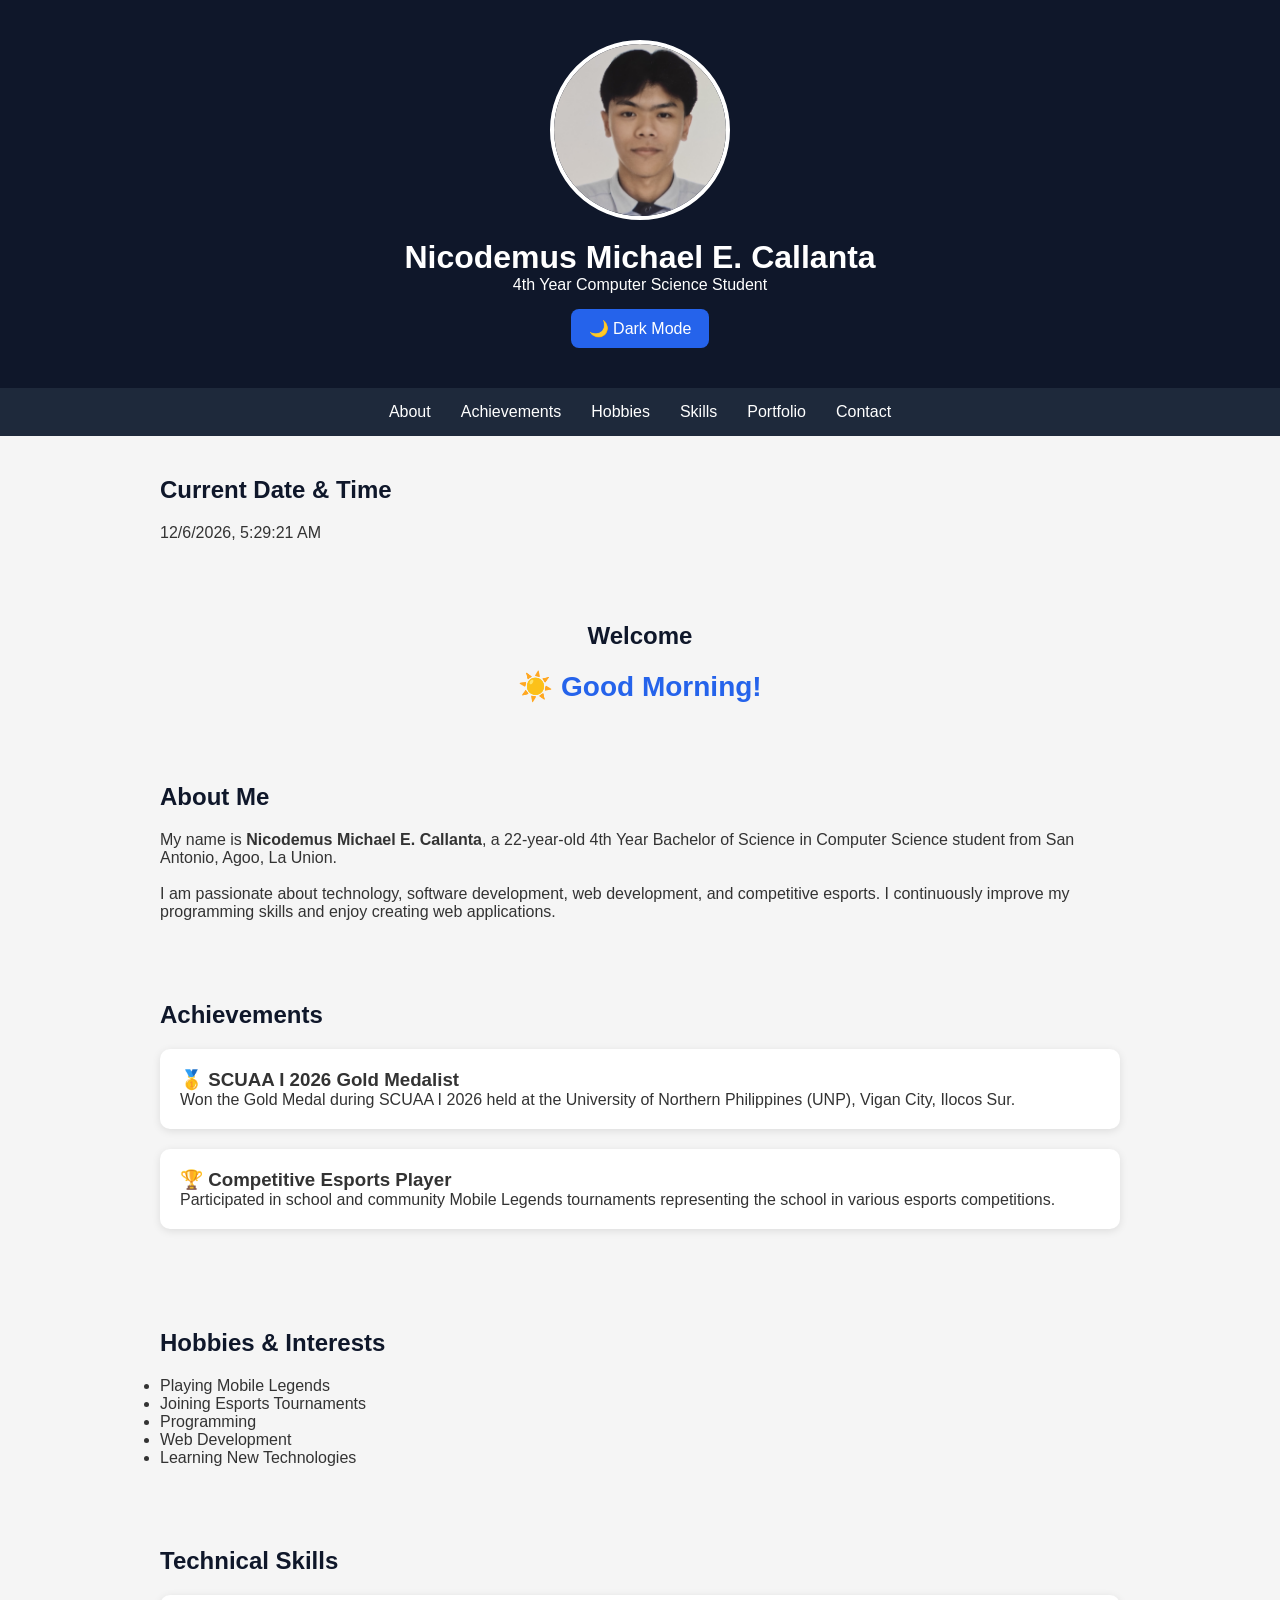
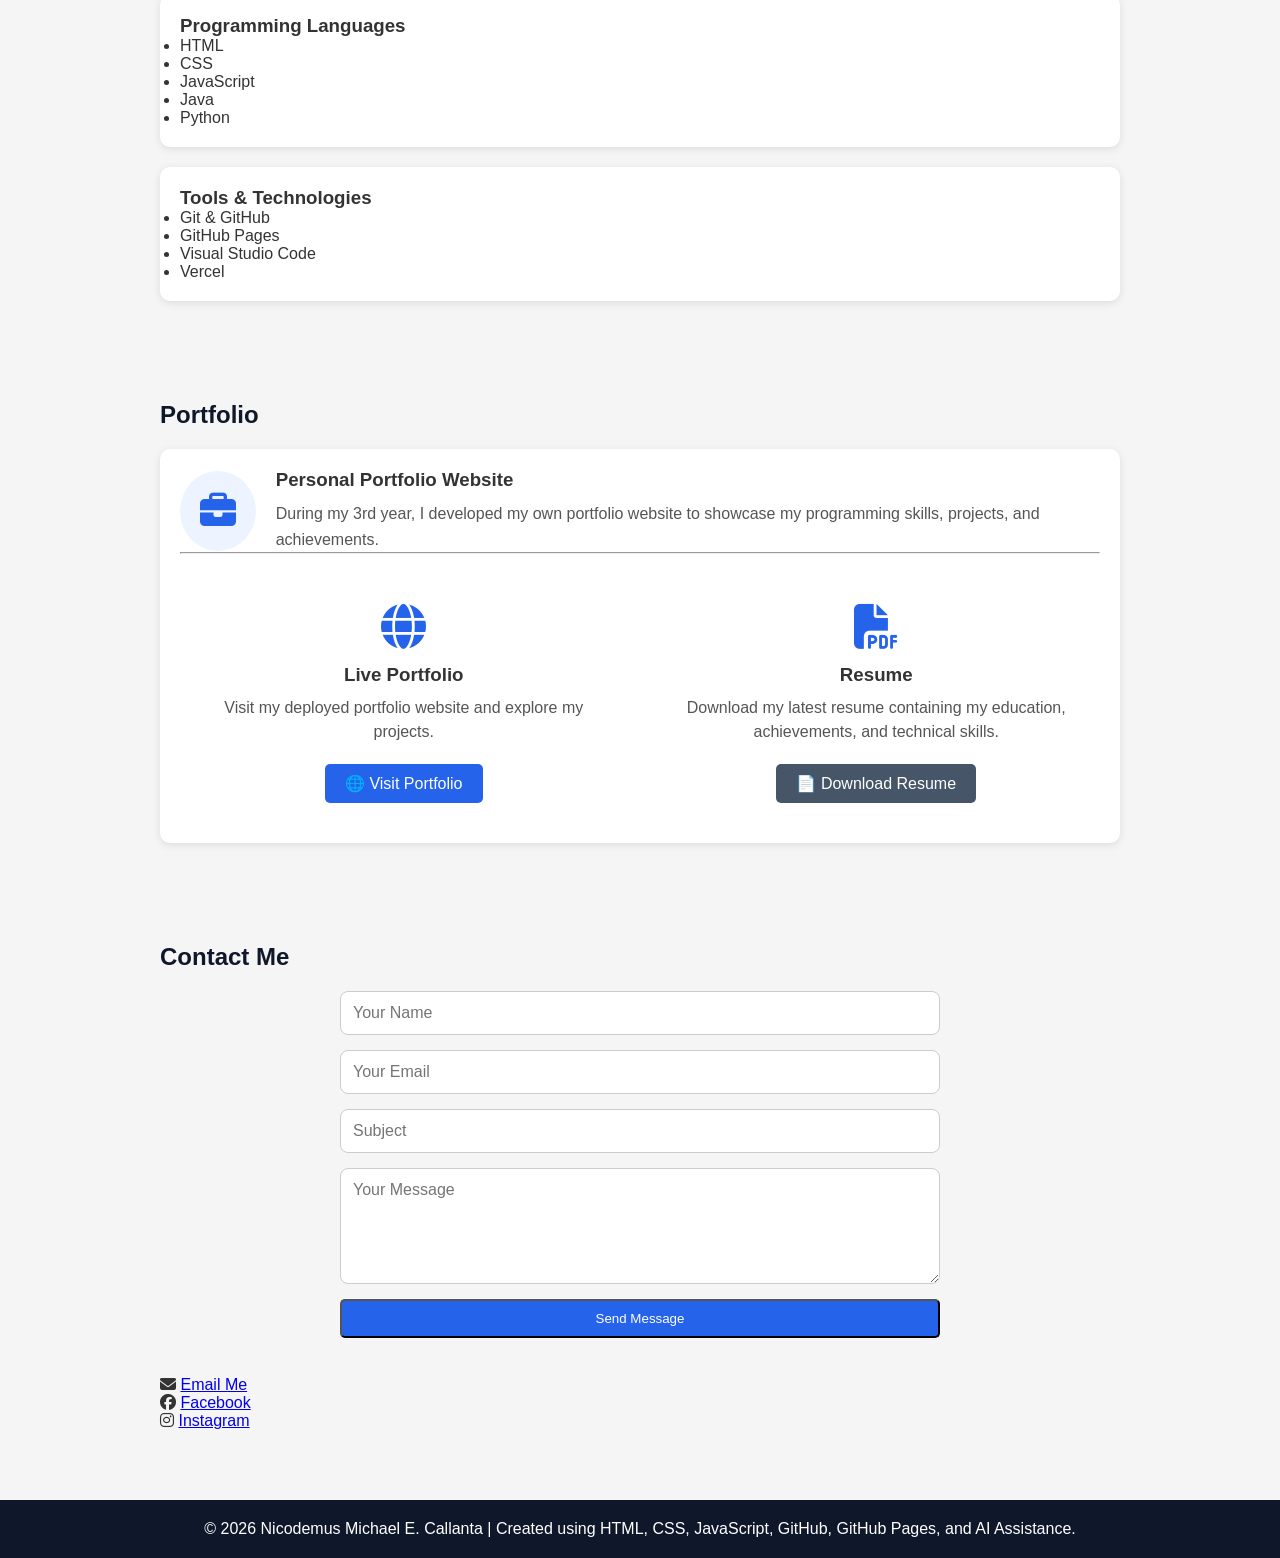
==== commit adc1c624: "Add footer with copyright and credits Added footer with copyright information and credits." ====
--- a/index.html
+++ b/index.html
@@ -281,7 +281,13 @@
 
 </section>
 
-
+<footer>
+    <p>
+        © 2026 Nicodemus Michael E. Callanta |
+        Created using HTML, CSS, JavaScript, GitHub, GitHub Pages, and AI Assistance.
+    </p>
+</footer>
+    
 <script src="script.js"></script>
 
 </body>
--- a/style.css
+++ b/style.css
@@ -272,3 +272,97 @@
 .dark #contact textarea::placeholder{
     color:#bbb;
 }
+
+/* ===== Portfolio Section ===== */
+
+.portfolio-header{
+    display:flex;
+    align-items:center;
+    gap:20px;
+}
+
+.portfolio-icon{
+    width:80px;
+    height:80px;
+    border-radius:50%;
+    background:#eef4ff;
+    display:flex;
+    justify-content:center;
+    align-items:center;
+    font-size:36px;
+    color:#2563eb;
+}
+
+.portfolio-header h3{
+    margin-bottom:10px;
+}
+
+.portfolio-header p{
+    color:#555;
+    line-height:1.6;
+}
+
+.portfolio-actions{
+    display:flex;
+    gap:25px;
+    justify-content:space-between;
+    margin-top:30px;
+    flex-wrap:wrap;
+}
+
+.portfolio-box{
+    flex:1;
+    min-width:250px;
+    text-align:center;
+    padding:20px;
+}
+
+.portfolio-box i{
+    font-size:45px;
+    color:#2563eb;
+    margin-bottom:15px;
+}
+
+.portfolio-box h3{
+    margin-bottom:10px;
+}
+
+.portfolio-box p{
+    margin-bottom:20px;
+    color:#555;
+    line-height:1.5;
+}
+
+.secondary-btn{
+    background:#475569;
+}
+
+.secondary-btn:hover{
+    background:#334155;
+}
+
+/* Dark Mode */
+
+.dark .portfolio-icon{
+    background:#2b2b2b;
+}
+
+.dark .portfolio-header p,
+.dark .portfolio-box p{
+    color:#ddd;
+}
+
+/* Mobile */
+
+@media(max-width:768px){
+
+.portfolio-header{
+    flex-direction:column;
+    text-align:center;
+}
+
+.portfolio-actions{
+    flex-direction:column;
+}
+
+}
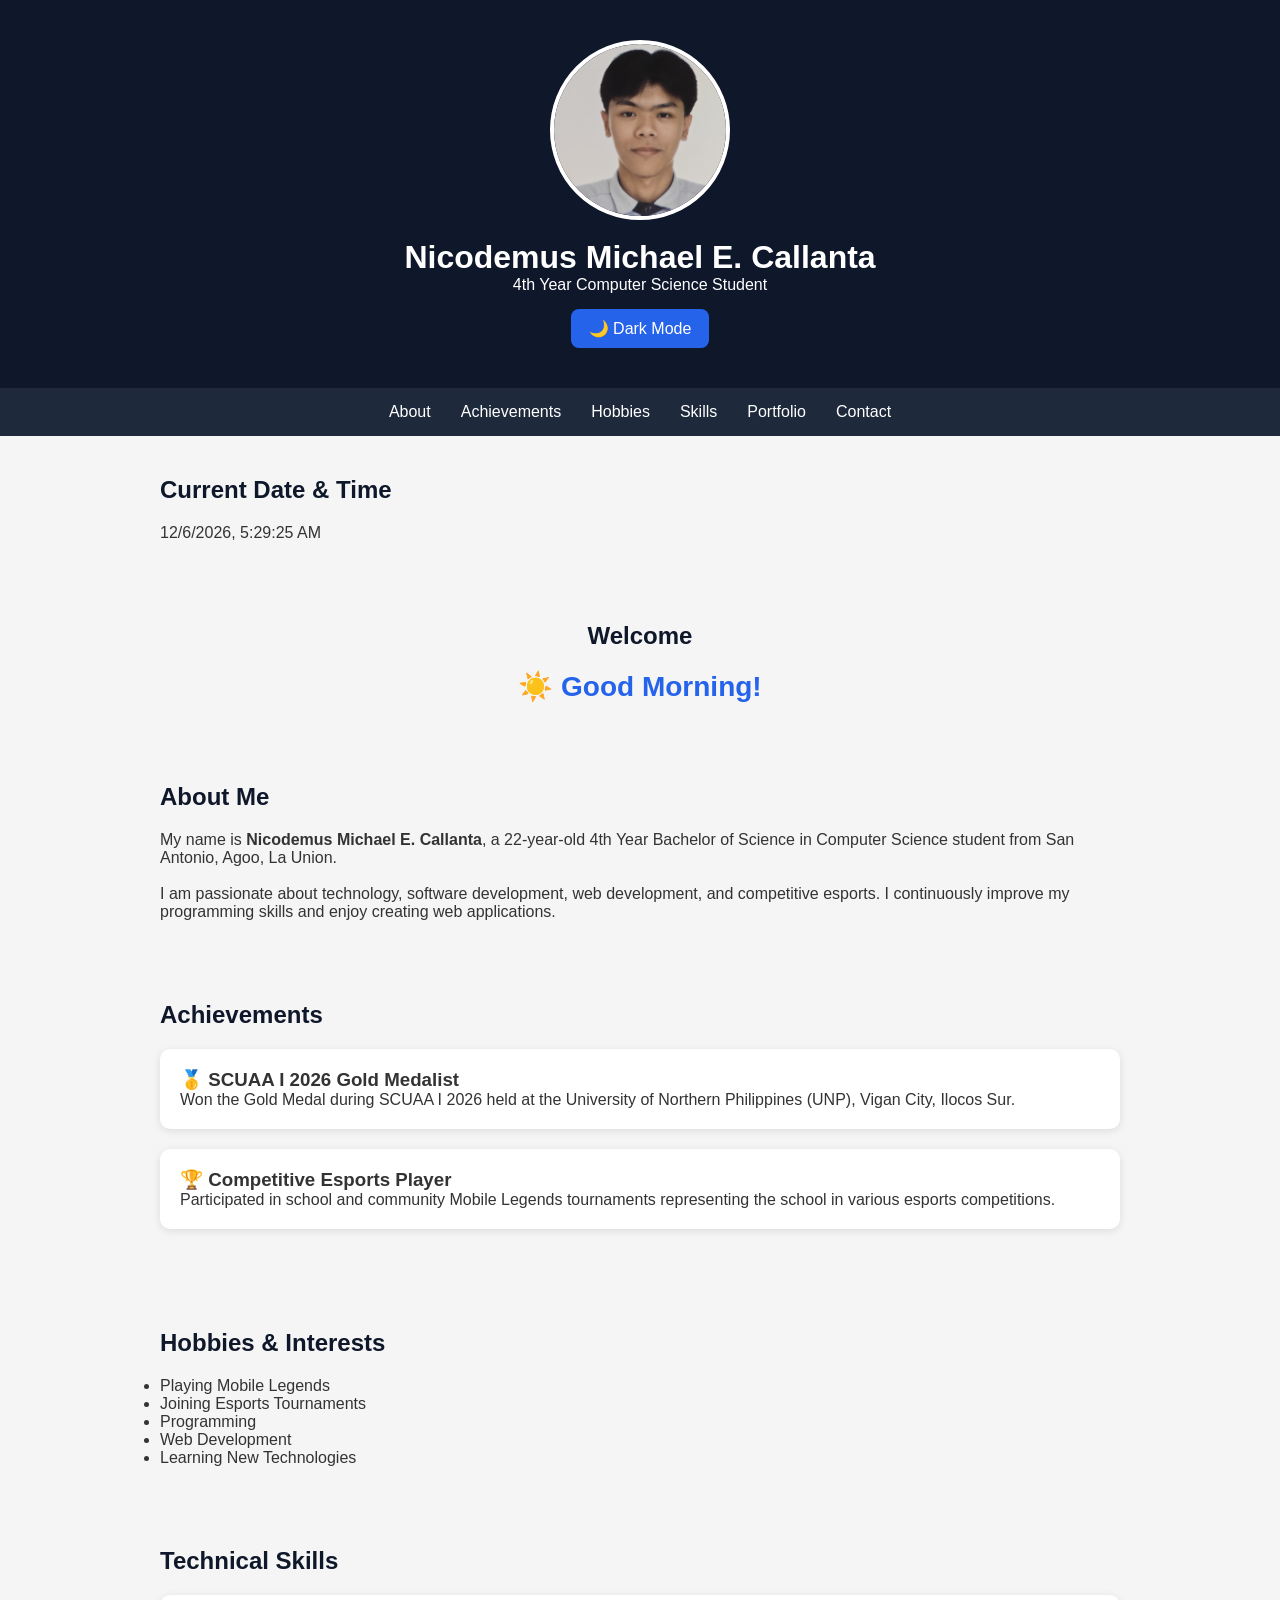
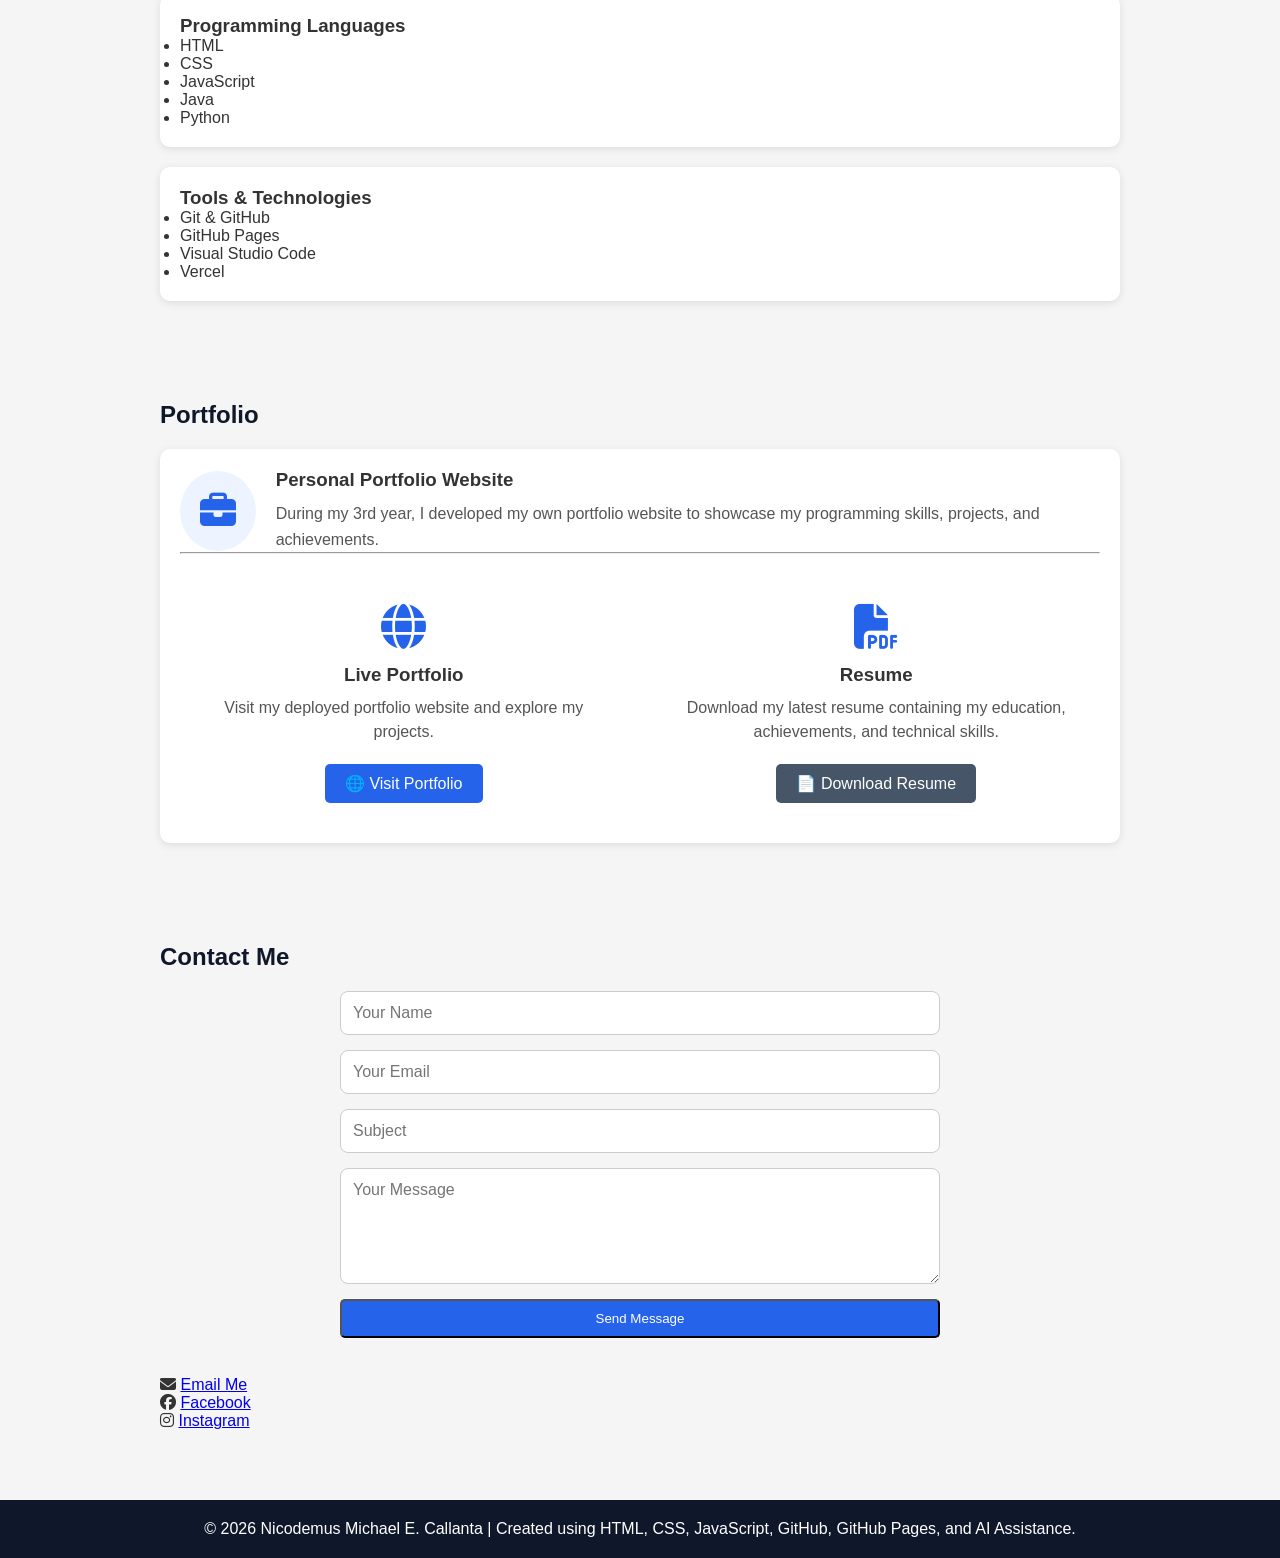
==== commit 50b3ef64: "Add scroll to top button in footer" ====
--- a/index.html
+++ b/index.html
@@ -287,6 +287,10 @@
         Created using HTML, CSS, JavaScript, GitHub, GitHub Pages, and AI Assistance.
     </p>
 </footer>
+
+    <button id="scrollTopBtn" title="Go to Top">
+    ⬆
+</button>
     
 <script src="script.js"></script>
 
--- a/style.css
+++ b/style.css
@@ -366,3 +366,50 @@
 }
 
 }
+
+/* ===========================
+   Portfolio Layout
+=========================== */
+
+.portfolio-content{
+    display:flex;
+    justify-content:space-between;
+    align-items:center;
+    flex-wrap:wrap;
+    gap:30px;
+}
+
+.portfolio-text{
+    flex:2;
+}
+
+.portfolio-buttons{
+    flex:1;
+    display:flex;
+    flex-direction:column;
+    gap:15px;
+    align-items:flex-end;
+}
+
+.portfolio-buttons .btn{
+    width:220px;
+    text-align:center;
+}
+
+@media(max-width:768px){
+
+.portfolio-content{
+    flex-direction:column;
+    align-items:flex-start;
+}
+
+.portfolio-buttons{
+    width:100%;
+    align-items:stretch;
+}
+
+.portfolio-buttons .btn{
+    width:100%;
+}
+
+}
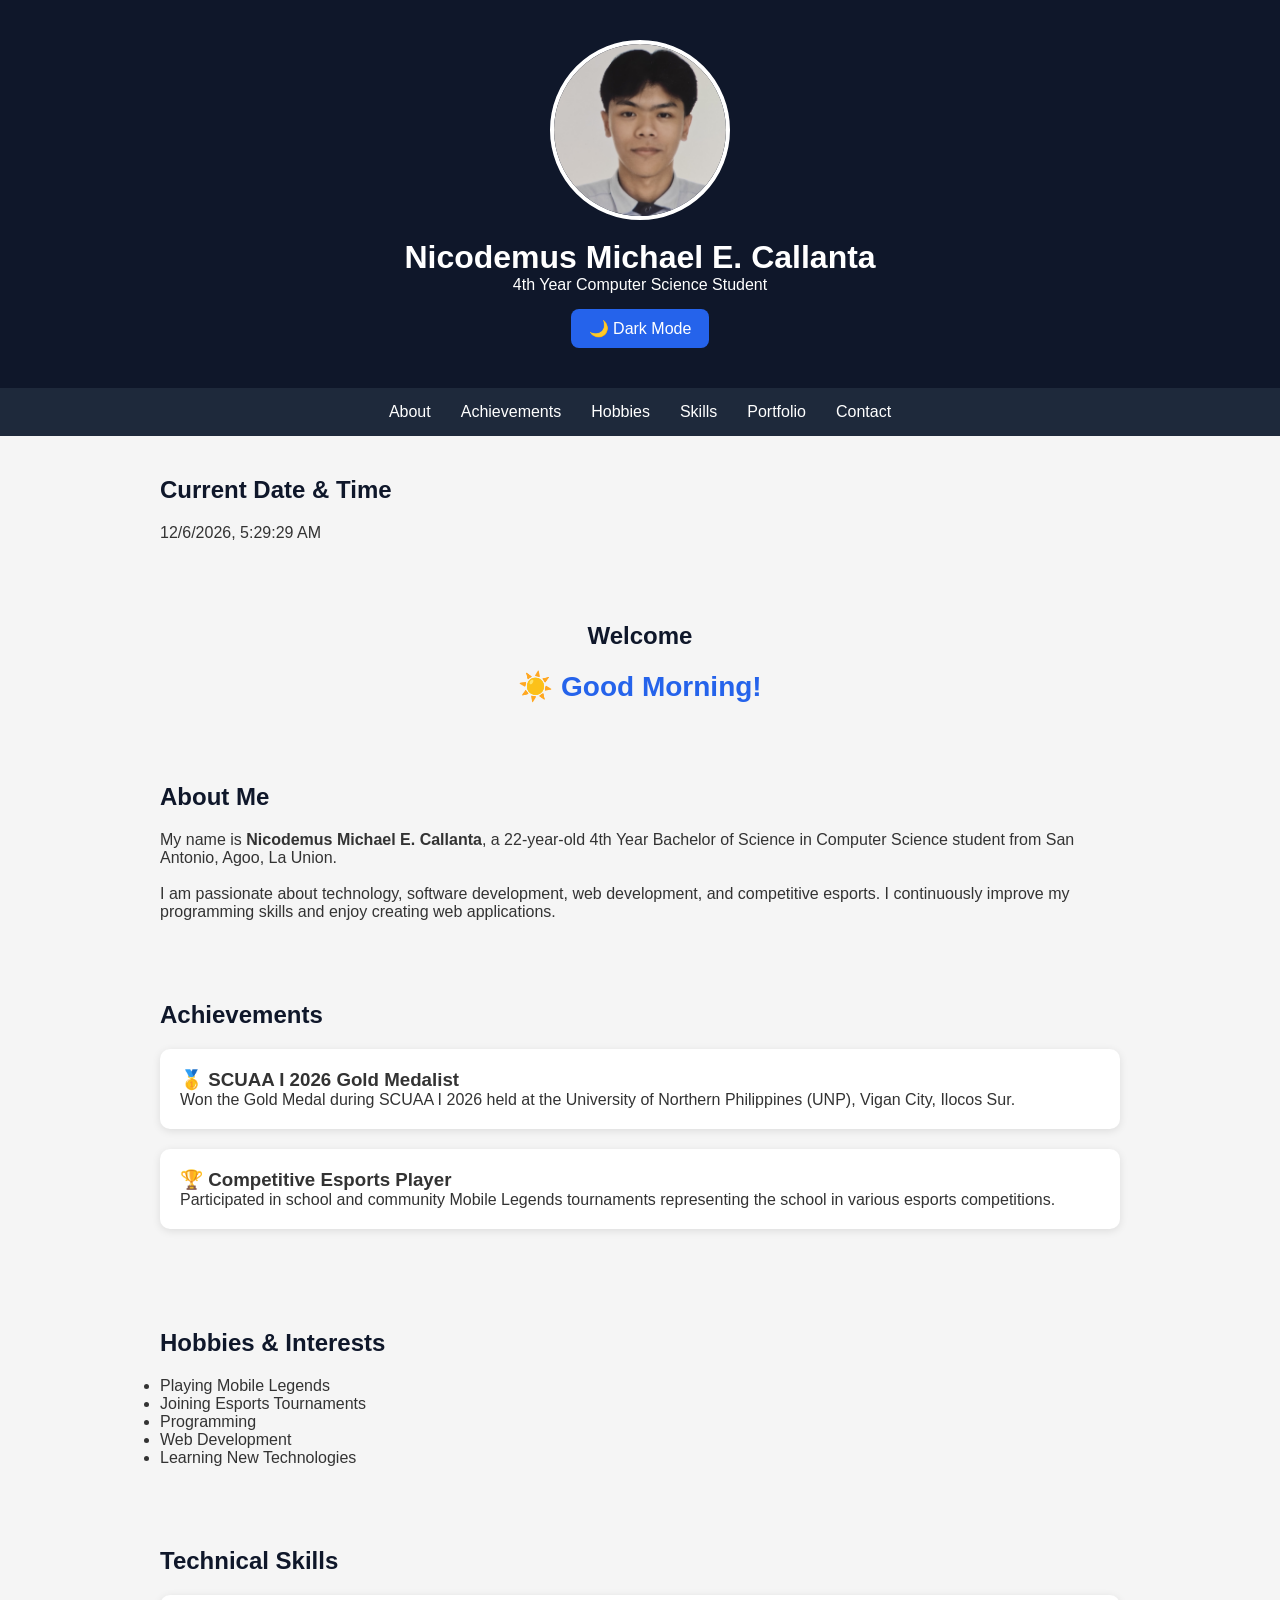
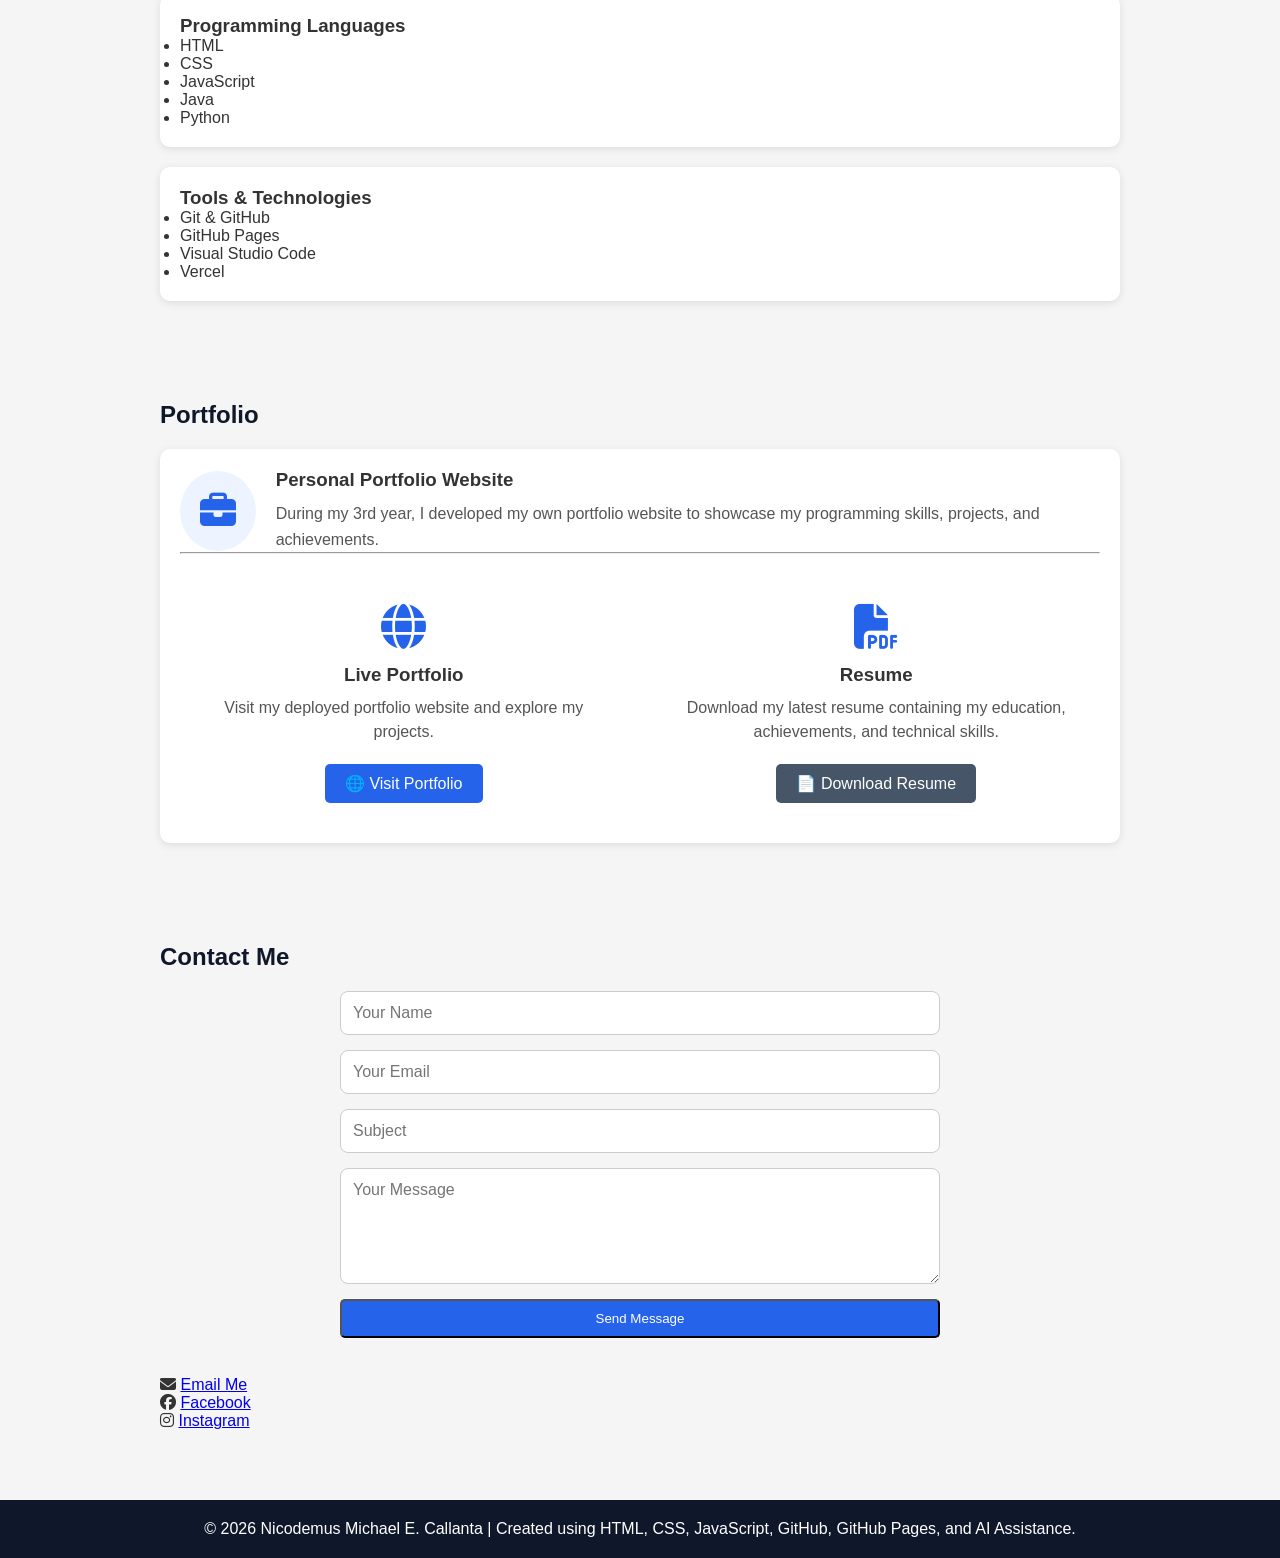
==== commit b52b7f5a: "Change script tag to use module type for script.js" ====
--- a/index.html
+++ b/index.html
@@ -292,7 +292,7 @@
     ⬆
 </button>
     
-<script src="script.js"></script>
+<script type="module" src="script.js"></script>
 
 </body>
 </html>
